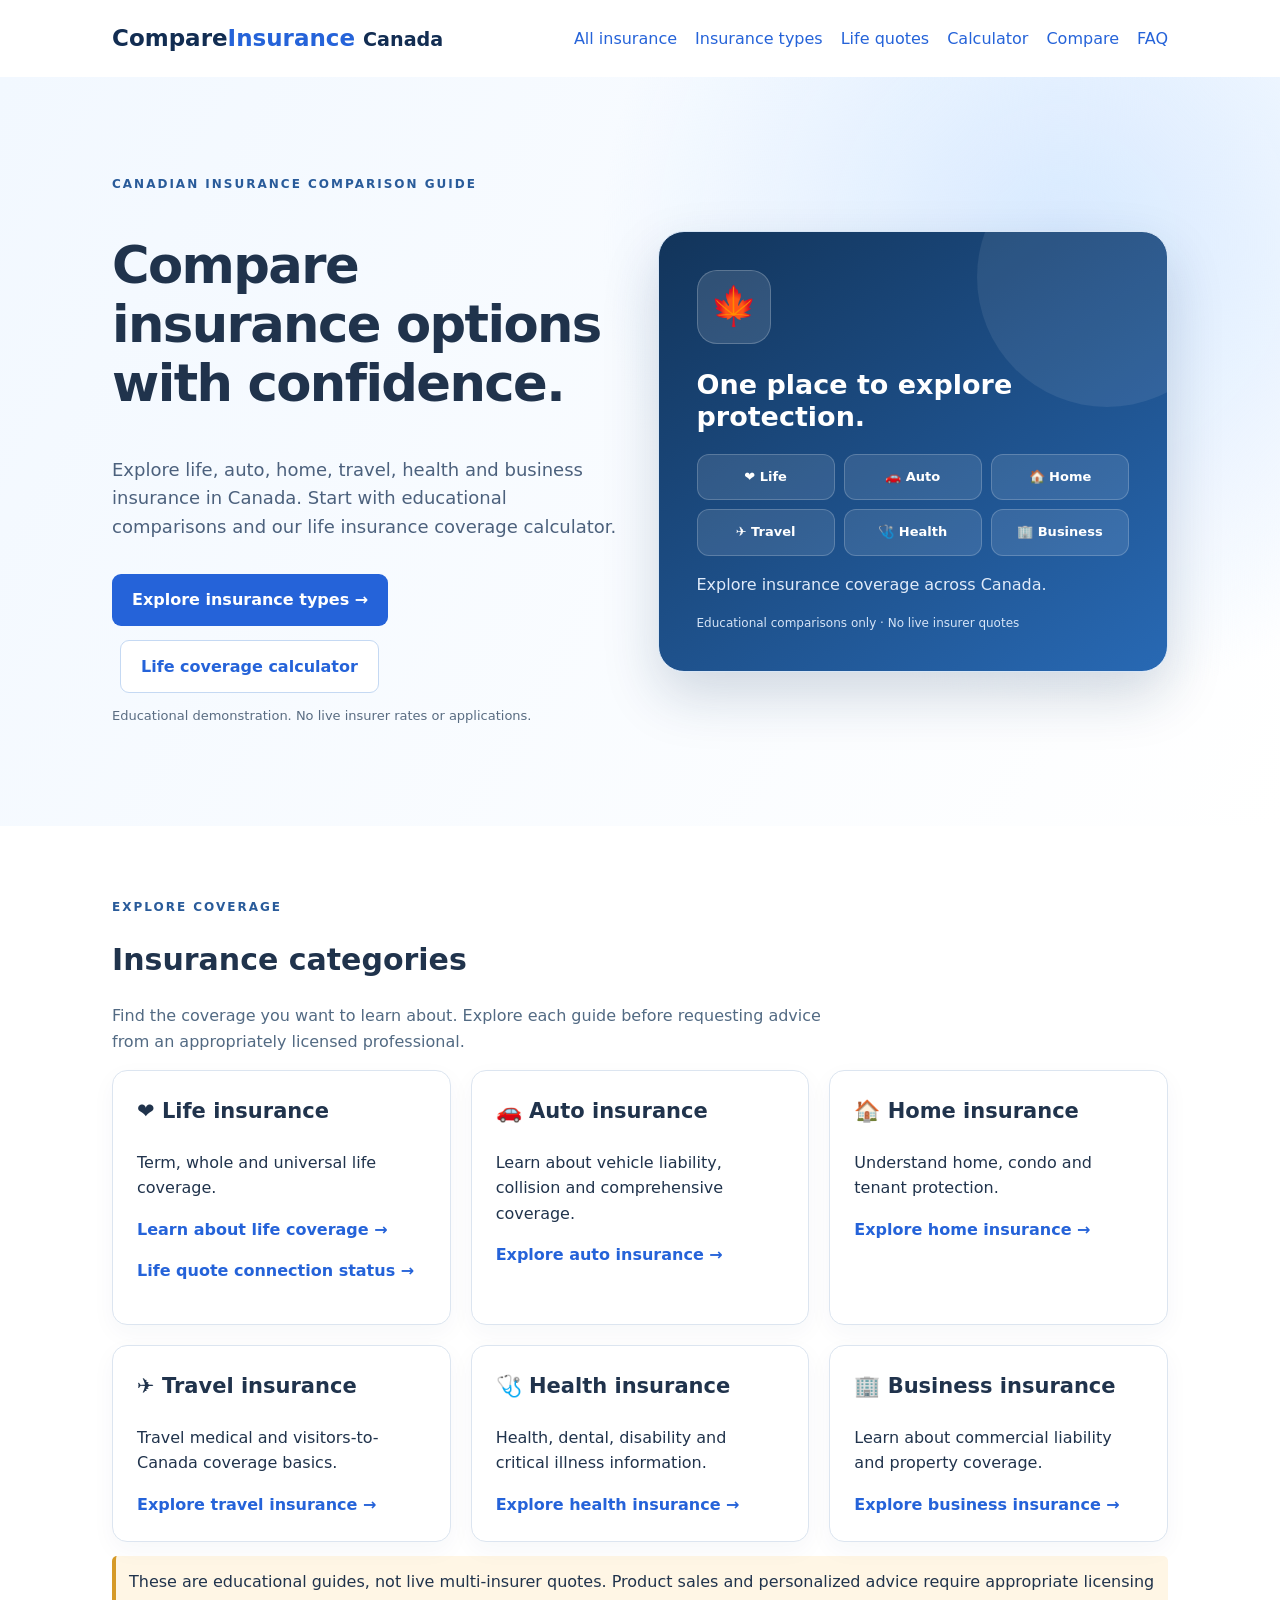
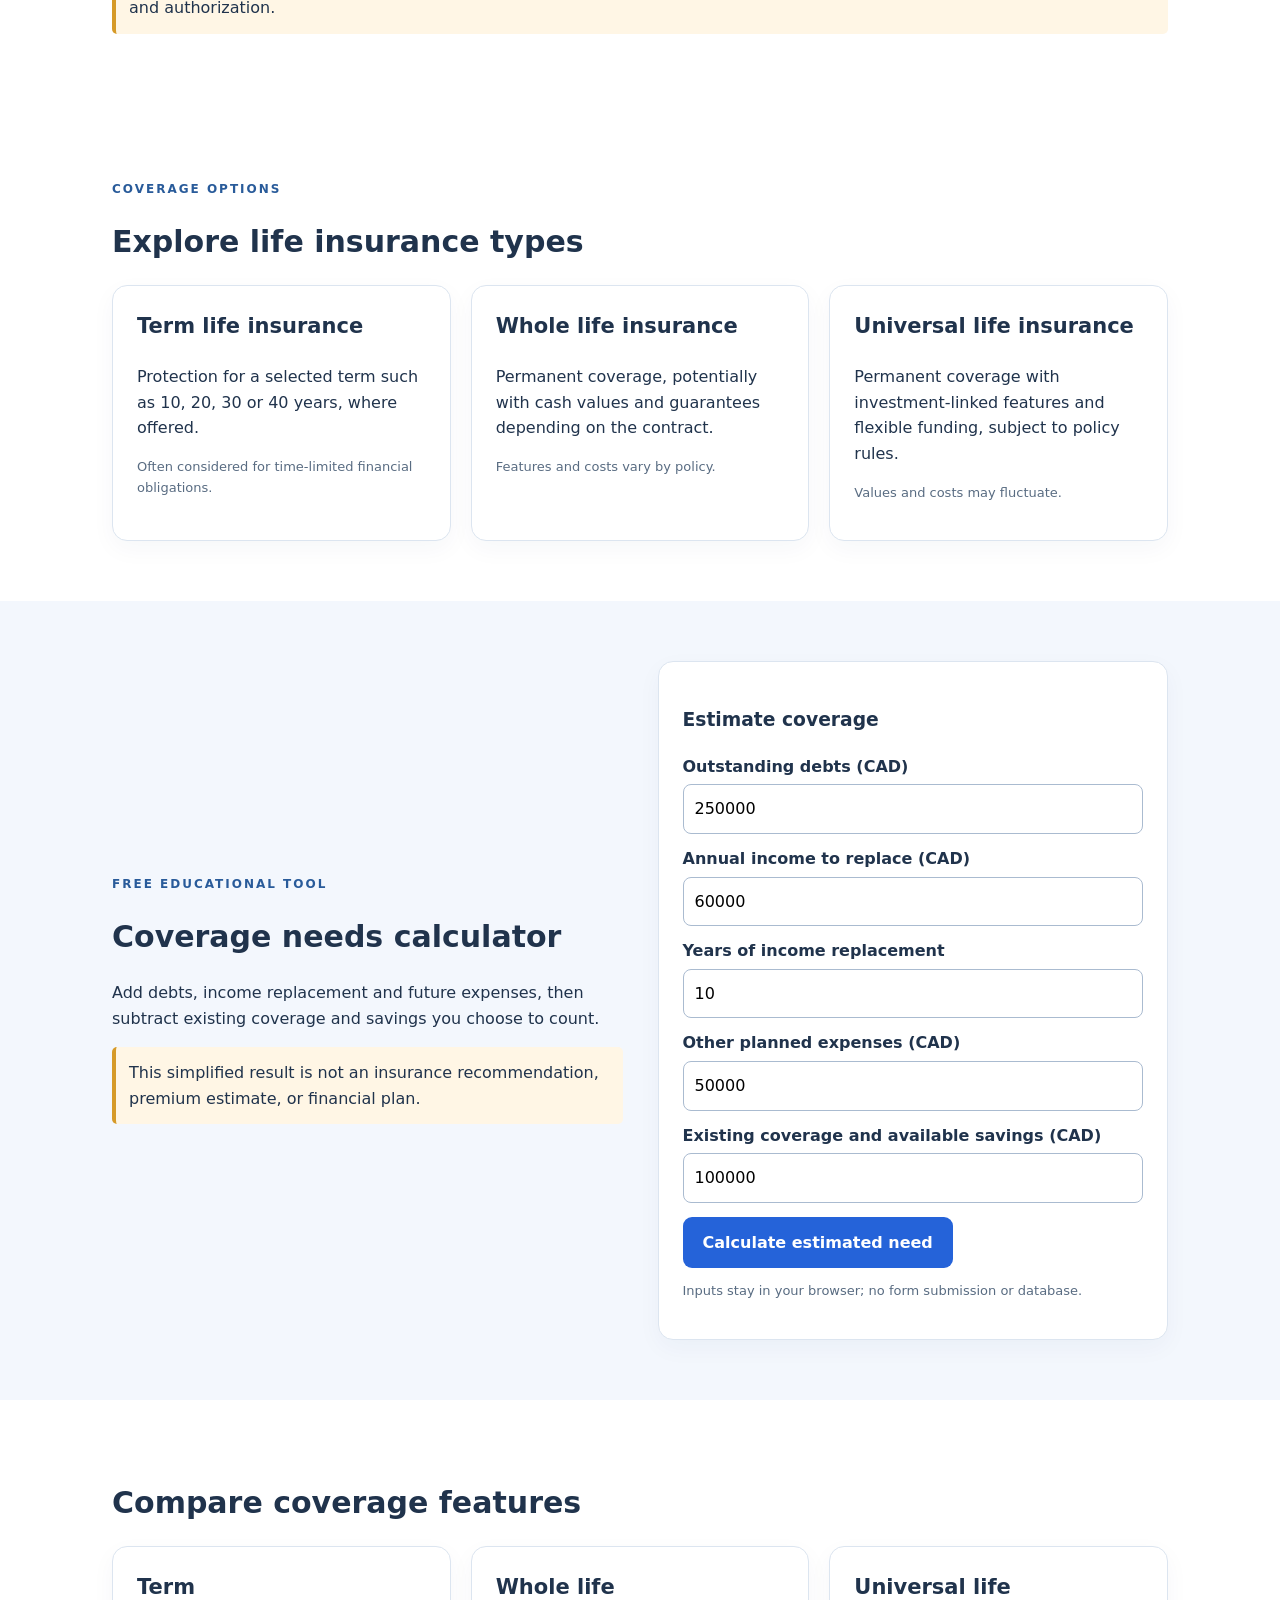
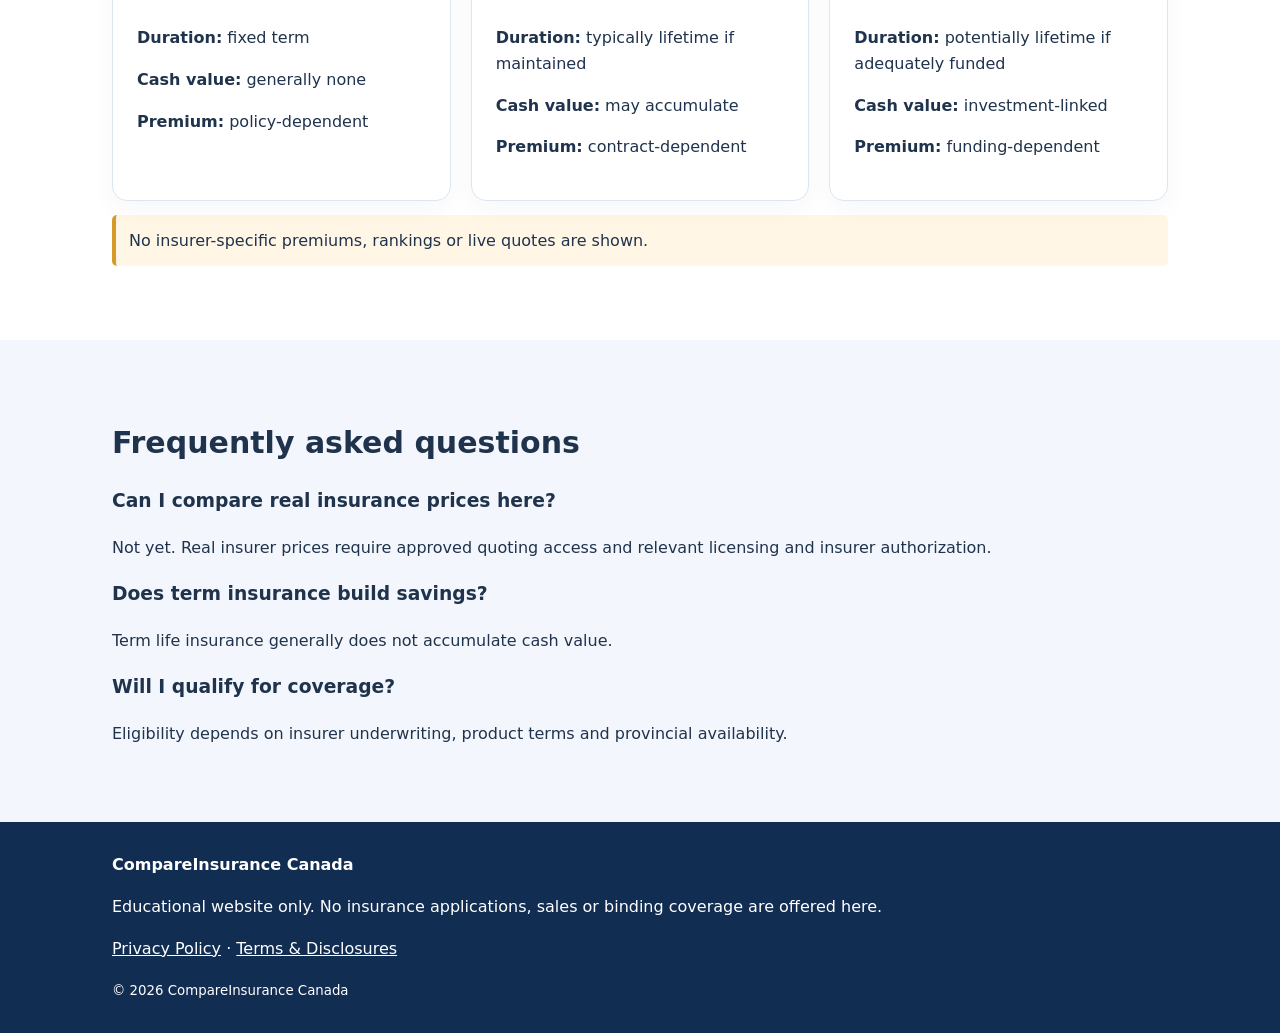
==== index.html @ 68b90e4b "Link life insurance quote integration page from homepage" ====
<!doctype html><html lang="en-CA"><head><meta charset="utf-8"><meta name="viewport" content="width=device-width,initial-scale=1"><meta name="description" content="Explore life, auto, home, travel, health and business insurance in Canada. Learn about coverage and estimate life insurance needs."><meta name="theme-color" content="#12345a"><title>CompareInsurance Canada | Canadian Insurance Comparison Guide & Calculator</title><link rel="icon" href="favicon.svg" type="image/svg+xml"><link rel="canonical" href="https://compareinsurance-canada.netlify.app/"><meta property="og:type" content="website"><meta property="og:title" content="CompareInsurance Canada | Explore Insurance Coverage"><meta property="og:description" content="Learn about life, auto, home, travel, health and business insurance in Canada."><meta property="og:url" content="https://compareinsurance-canada.netlify.app/"><link rel="stylesheet" href="styles.css"><script src="script.js" defer></script><script type="application/ld+json">{"@context":"https://schema.org","@type":"WebSite","name":"CompareInsurance Canada","url":"https://compareinsurance-canada.netlify.app/"}</script></head><body><header class="wrap nav"><a class="brand" href="index.html">Compare<span>Insurance</span> <small>Canada</small></a><nav><a href="#categories">All insurance</a><a href="#types">Insurance types</a><a href="life-quotes.html">Life quotes</a><a href="#calculator">Calculator</a><a href="#compare">Compare</a><a href="#faq">FAQ</a></nav></header><main><section class="hero"><div class="wrap two"><div><p class="eyebrow">CANADIAN INSURANCE COMPARISON GUIDE</p><h1>Compare insurance options with confidence.</h1><p>Explore life, auto, home, travel, health and business insurance in Canada. Start with educational comparisons and our life insurance coverage calculator.</p><a class="button" href="#categories">Explore insurance types →</a> <a class="button button-outline" href="#calculator">Life coverage calculator</a><p class="fine">Educational demonstration. No live insurer rates or applications.</p></div><div class="hero-visual" aria-label="Insurance coverage illustration"><div class="visual-orb">🍁</div><div class="visual-title">One place to explore protection.</div><div class="visual-tiles"><span>❤️ Life</span><span>🚗 Auto</span><span>🏠 Home</span><span>✈️ Travel</span><span>🩺 Health</span><span>🏢 Business</span></div><p>Explore insurance coverage across Canada.</p><div class="visual-disclaimer">Educational comparisons only · No live insurer quotes</div></div></div></section><section class="wrap section" id="categories"><p class="eyebrow">EXPLORE COVERAGE</p><h2>Insurance categories</h2><p class="section-intro">Find the coverage you want to learn about. Explore each guide before requesting advice from an appropriately licensed professional.</p><div class="grid"><article class="card"><h3>❤️ Life insurance</h3><p>Term, whole and universal life coverage.</p><a href="#types">Learn about life coverage →</a><p><a href="life-quotes.html">Life quote connection status →</a></p></article><article class="card"><h3>🚗 Auto insurance</h3><p>Learn about vehicle liability, collision and comprehensive coverage.</p><a href="auto.html">Explore auto insurance →</a></article><article class="card"><h3>🏠 Home insurance</h3><p>Understand home, condo and tenant protection.</p><a href="home.html">Explore home insurance →</a></article><article class="card"><h3>✈️ Travel insurance</h3><p>Travel medical and visitors-to-Canada coverage basics.</p><a href="travel.html">Explore travel insurance →</a></article><article class="card"><h3>🩺 Health insurance</h3><p>Health, dental, disability and critical illness information.</p><a href="health.html">Explore health insurance →</a></article><article class="card"><h3>🏢 Business insurance</h3><p>Learn about commercial liability and property coverage.</p><a href="business.html">Explore business insurance →</a></article></div><p class="notice">These are educational guides, not live multi-insurer quotes. Product sales and personalized advice require appropriate licensing and authorization.</p></section><section class="wrap section" id="types"><p class="eyebrow">COVERAGE OPTIONS</p><h2>Explore life insurance types</h2><div class="grid"><article class="card"><h3>Term life insurance</h3><p>Protection for a selected term such as 10, 20, 30 or 40 years, where offered.</p><p class="fine">Often considered for time-limited financial obligations.</p></article><article class="card"><h3>Whole life insurance</h3><p>Permanent coverage, potentially with cash values and guarantees depending on the contract.</p><p class="fine">Features and costs vary by policy.</p></article><article class="card"><h3>Universal life insurance</h3><p>Permanent coverage with investment-linked features and flexible funding, subject to policy rules.</p><p class="fine">Values and costs may fluctuate.</p></article></div></section><section class="section pale" id="calculator"><div class="wrap two"><div><p class="eyebrow">FREE EDUCATIONAL TOOL</p><h2>Coverage needs calculator</h2><p>Add debts, income replacement and future expenses, then subtract existing coverage and savings you choose to count.</p><div class="notice">This simplified result is not an insurance recommendation, premium estimate, or financial plan.</div></div><form id="needsForm" class="card"><h3>Estimate coverage</h3><label for="debt">Outstanding debts (CAD)</label><input id="debt" type="number" min="0" max="100000000" value="250000" required><label for="income">Annual income to replace (CAD)</label><input id="income" type="number" min="0" max="100000000" value="60000" required><label for="years">Years of income replacement</label><input id="years" type="number" min="0" max="60" value="10" required><label for="expenses">Other planned expenses (CAD)</label><input id="expenses" type="number" min="0" max="100000000" value="50000" required><label for="existing">Existing coverage and available savings (CAD)</label><input id="existing" type="number" min="0" max="100000000" value="100000" required><button type="submit">Calculate estimated need</button><div id="result" class="result" role="status" aria-live="polite" hidden></div><p class="fine">Inputs stay in your browser; no form submission or database.</p></form></div></section><section class="section wrap" id="compare"><h2>Compare coverage features</h2><div class="grid"><article class="card"><h3>Term</h3><p><strong>Duration:</strong> fixed term</p><p><strong>Cash value:</strong> generally none</p><p><strong>Premium:</strong> policy-dependent</p></article><article class="card"><h3>Whole life</h3><p><strong>Duration:</strong> typically lifetime if maintained</p><p><strong>Cash value:</strong> may accumulate</p><p><strong>Premium:</strong> contract-dependent</p></article><article class="card"><h3>Universal life</h3><p><strong>Duration:</strong> potentially lifetime if adequately funded</p><p><strong>Cash value:</strong> investment-linked</p><p><strong>Premium:</strong> funding-dependent</p></article></div><p class="notice">No insurer-specific premiums, rankings or live quotes are shown.</p></section><section class="section pale" id="faq"><div class="wrap"><h2>Frequently asked questions</h2><h3>Can I compare real insurance prices here?</h3><p>Not yet. Real insurer prices require approved quoting access and relevant licensing and insurer authorization.</p><h3>Does term insurance build savings?</h3><p>Term life insurance generally does not accumulate cash value.</p><h3>Will I qualify for coverage?</h3><p>Eligibility depends on insurer underwriting, product terms and provincial availability.</p></div></section></main><footer><div class="wrap"><strong>CompareInsurance Canada</strong><p>Educational website only. No insurance applications, sales or binding coverage are offered here.</p><p><a href="privacy.html">Privacy Policy</a> · <a href="terms.html">Terms & Disclosures</a></p><small>© <span id="year"></span> CompareInsurance Canada</small></div></footer></body></html>
---- styles.css ----
:root{--navy:#122d52;--blue:#2563d9;--ink:#20334c}*{box-sizing:border-box}html{scroll-behavior:smooth}body{margin:0;font:16px/1.6 system-ui,-apple-system,Segoe UI,sans-serif;color:var(--ink)}a{color:var(--blue)}.wrap{max-width:1100px;margin:auto;padding-left:22px;padding-right:22px}.nav{display:flex;justify-content:space-between;align-items:center;gap:20px;padding-top:20px;padding-bottom:20px}.brand{font-size:23px;font-weight:800;text-decoration:none;color:var(--navy)}.brand span{color:var(--blue)}nav{display:flex;gap:18px;flex-wrap:wrap}nav a{text-decoration:none}.hero{background:linear-gradient(110deg,#eaf3ff,#fafcff);padding:70px 0}.two{display:grid;grid-template-columns:1fr 1fr;gap:35px;align-items:center}h1{font-size:clamp(34px,4vw,54px);line-height:1.15}h2{font-size:30px;line-height:1.2}.eyebrow{font-size:12px;letter-spacing:2px;font-weight:800;color:#295b9a}.section{padding-top:60px;padding-bottom:60px}.pale{background:#f3f7fd}.card{background:white;border:1px solid #dce5f0;border-radius:15px;padding:24px;box-shadow:0 8px 25px #12345a0a}.grid{display:grid;grid-template-columns:repeat(3,1fr);gap:20px}.button,button{display:inline-block;background:var(--blue);color:white;padding:13px 20px;border:0;border-radius:9px;font:inherit;font-weight:700;text-decoration:none;cursor:pointer;margin-top:14px}label{display:block;font-weight:650;margin:12px 0 5px}input{width:100%;border:1px solid #aabbd0;border-radius:8px;padding:11px;font:inherit}.fine{font-size:13px;color:#596c82}.notice{background:#fff6e5;border-left:4px solid #d69a28;padding:13px;margin:14px 0;border-radius:5px}.result{background:#e9f3ff;padding:15px;border-radius:8px;margin-top:15px;font-weight:700}footer{background:var(--navy);color:white;padding:30px 0}footer a{color:white}.legal{max-width:850px;padding-top:40px;padding-bottom:70px}@media(max-width:750px){.two,.grid{grid-template-columns:1fr}.nav{flex-direction:column;align-items:flex-start}.hero{padding:35px 0}.section{padding-top:35px;padding-bottom:35px}}
/* CompareInsurance Canada homepage enhancements */
body{background:#fff}.nav{position:relative}.hero{background:radial-gradient(circle at 83% 22%,#d7e9ff 0,transparent 38%),linear-gradient(120deg,#f2f8ff,#ffffff);padding:86px 0}.hero h1{max-width:650px;font-weight:850;letter-spacing:-1.6px}.hero .two>div:first-child>p:not(.eyebrow):not(.fine){font-size:18px;color:#4c617d}.button-outline{background:white;color:var(--blue);border:1px solid #c5d9f3;margin-left:8px}.button-outline:hover{background:#f0f6ff}.hero-visual{min-height:390px;border:1px solid #d7e5f5;background:linear-gradient(145deg,#12345a,#2869b4);color:white;border-radius:26px;padding:38px;box-shadow:0 24px 55px #12345a2e;position:relative;overflow:hidden}.hero-visual:before{content:"";position:absolute;right:-70px;top:-85px;width:260px;height:260px;border-radius:50%;background:#ffffff14}.visual-orb{width:74px;height:74px;display:grid;place-items:center;font-size:38px;background:#ffffff1f;border:1px solid #ffffff35;border-radius:20px}.visual-title{font-size:27px;line-height:1.2;font-weight:800;margin:25px 0 20px;max-width:320px}.visual-tiles{display:grid;grid-template-columns:repeat(3,1fr);gap:9px}.visual-tiles span{background:#ffffff1b;border:1px solid #ffffff32;padding:12px 6px;text-align:center;border-radius:12px;font-weight:700;font-size:13px}.hero-visual p{color:#e0ebfa}.visual-disclaimer{font-size:12px;color:#d5e4f7}.section-intro{color:#526a83;max-width:730px}.grid .card{transition:transform .2s,box-shadow .2s}.grid .card:hover{transform:translateY(-4px);box-shadow:0 15px 35px #12345a1c}.grid .card h3{font-size:21px;margin-top:0}.grid .card a{font-weight:700;text-decoration:none}.grid .card a:hover{text-decoration:underline}button:focus-visible,a:focus-visible,input:focus-visible{outline:3px solid #e5a734;outline-offset:3px}@media(max-width:750px){.hero{padding:38px 0}.hero-visual{min-height:0;padding:25px}.visual-title{font-size:24px}.button-outline{margin-left:0}.hero .button{margin-right:8px}}
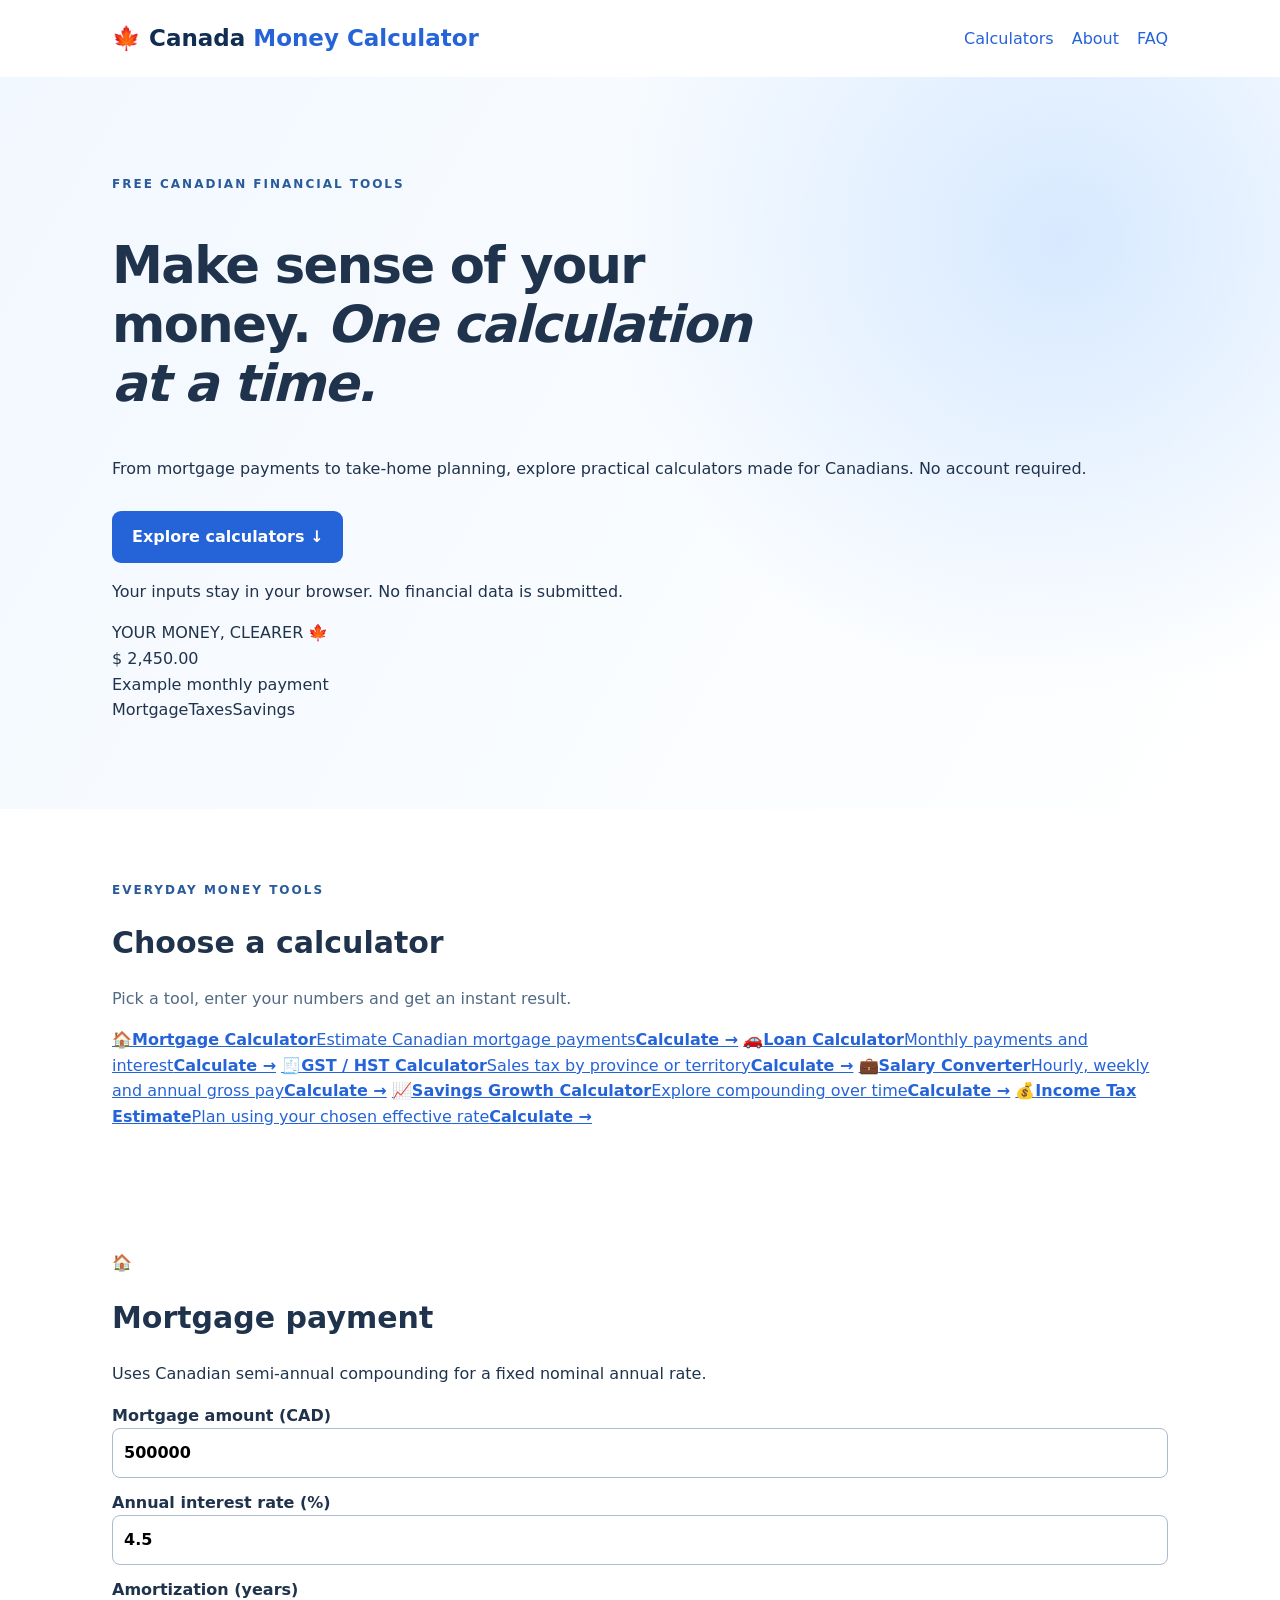
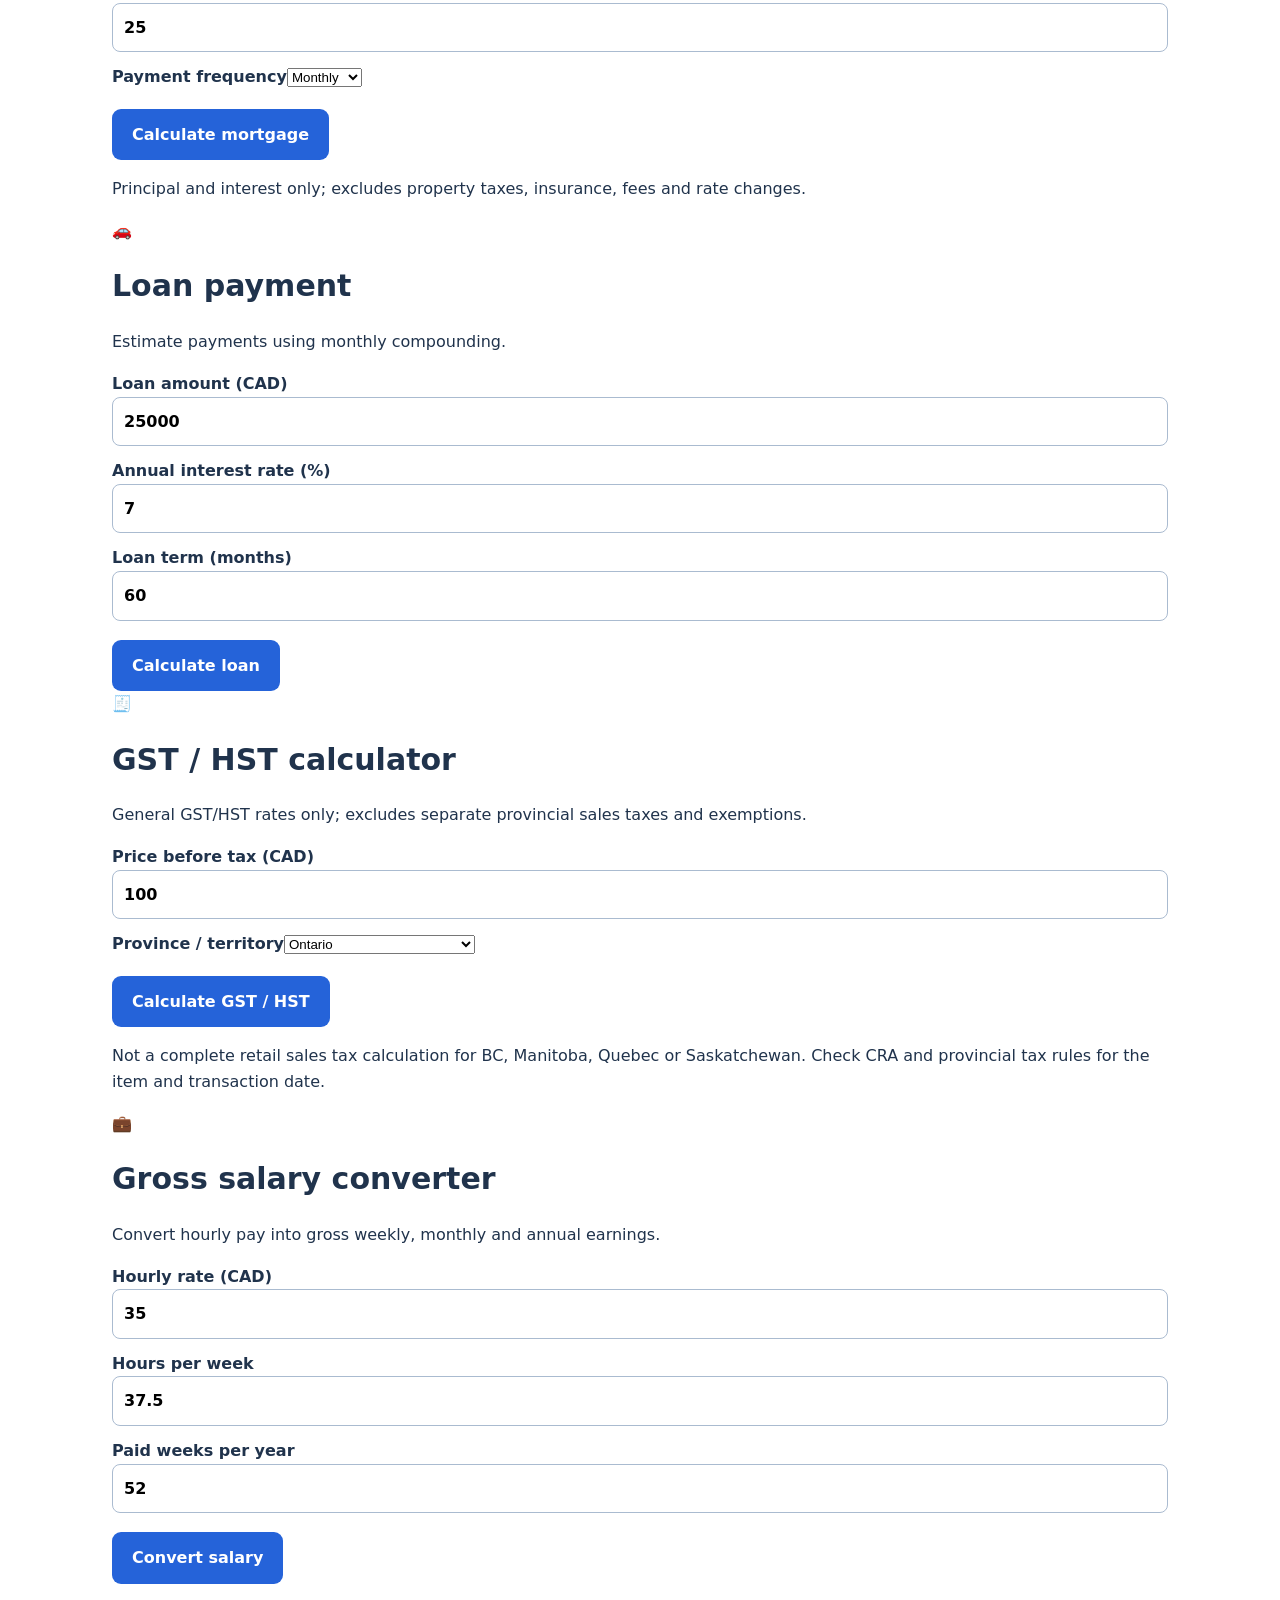
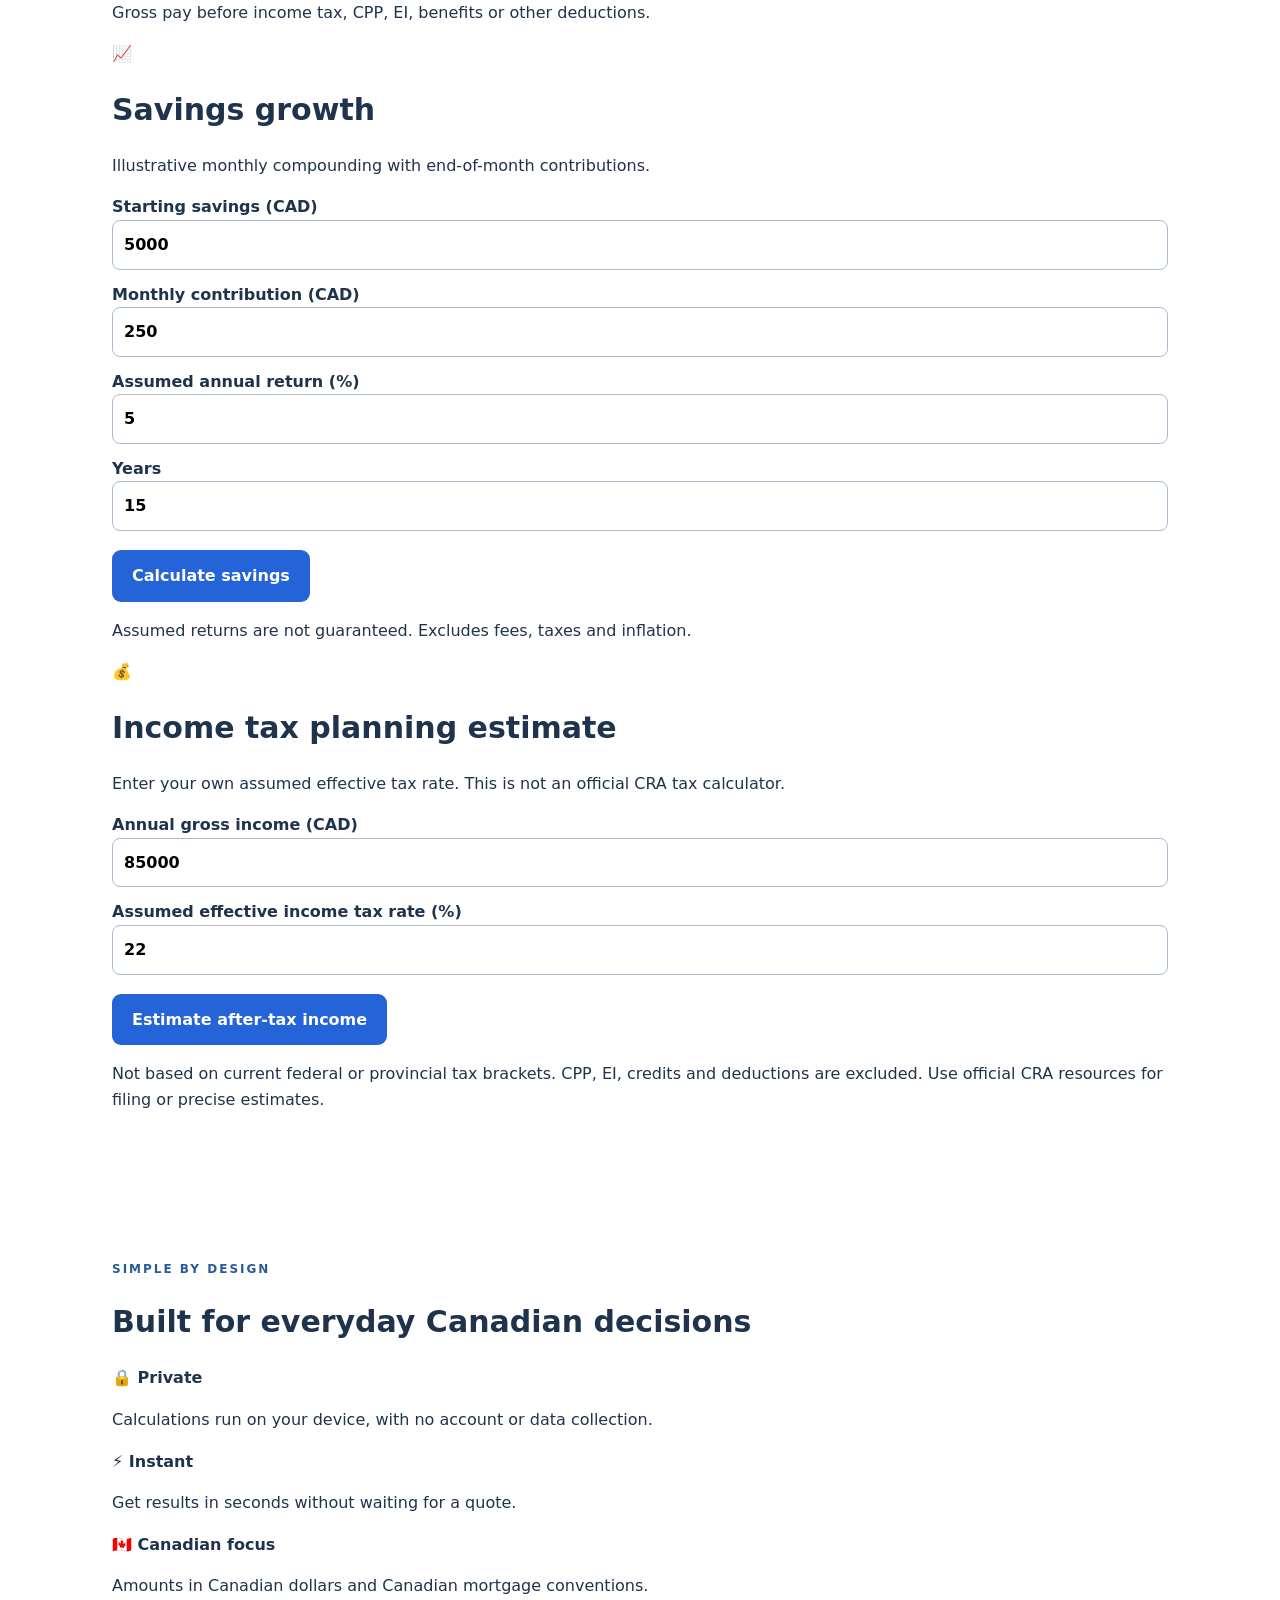
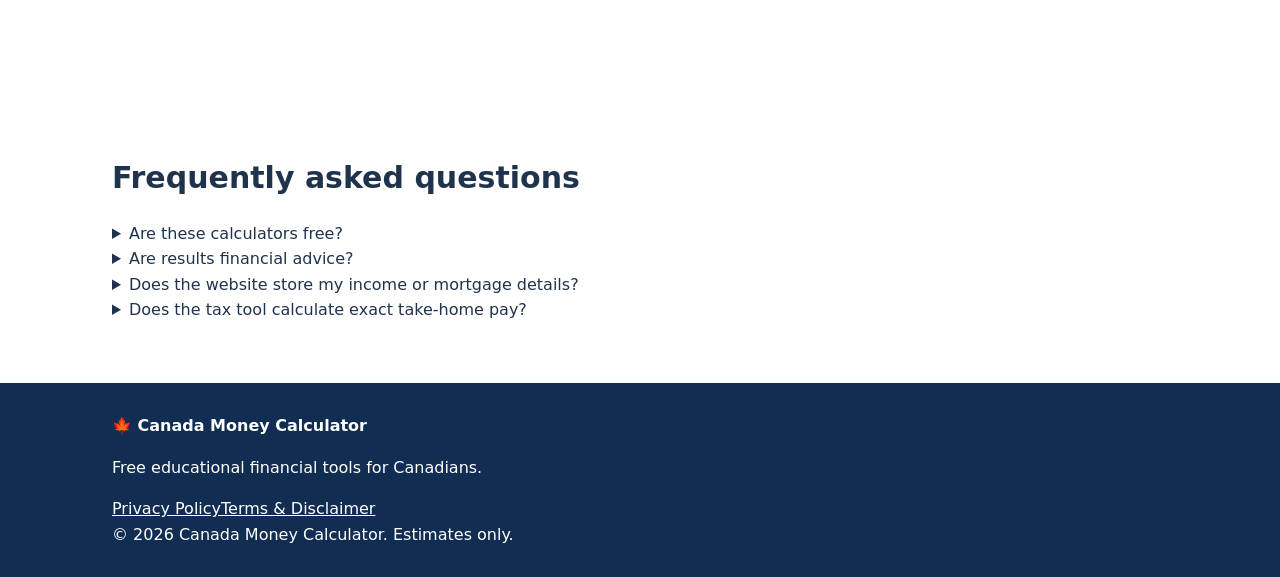
==== commit 97369e4c: "Replace insurance homepage with Canada Money Calculator" ====
--- a/index.html
+++ b/index.html
@@ -1 +1,26 @@
-<!doctype html><html lang="en-CA"><head><meta charset="utf-8"><meta name="viewport" content="width=device-width,initial-scale=1"><meta name="description" content="Explore life, auto, home, travel, health and business insurance in Canada. Learn about coverage and estimate life insurance needs."><meta name="theme-color" content="#12345a"><title>CompareInsurance Canada | Canadian Insurance Comparison Guide & Calculator</title><link rel="icon" href="favicon.svg" type="image/svg+xml"><link rel="canonical" href="https://compareinsurance-canada.netlify.app/"><meta property="og:type" content="website"><meta property="og:title" content="CompareInsurance Canada | Explore Insurance Coverage"><meta property="og:description" content="Learn about life, auto, home, travel, health and business insurance in Canada."><meta property="og:url" content="https://compareinsurance-canada.netlify.app/"><link rel="stylesheet" href="styles.css"><script src="script.js" defer></script><script type="application/ld+json">{"@context":"https://schema.org","@type":"WebSite","name":"CompareInsurance Canada","url":"https://compareinsurance-canada.netlify.app/"}</script></head><body><header class="wrap nav"><a class="brand" href="index.html">Compare<span>Insurance</span> <small>Canada</small></a><nav><a href="#categories">All insurance</a><a href="#types">Insurance types</a><a href="life-quotes.html">Life quotes</a><a href="#calculator">Calculator</a><a href="#compare">Compare</a><a href="#faq">FAQ</a></nav></header><main><section class="hero"><div class="wrap two"><div><p class="eyebrow">CANADIAN INSURANCE COMPARISON GUIDE</p><h1>Compare insurance options with confidence.</h1><p>Explore life, auto, home, travel, health and business insurance in Canada. Start with educational comparisons and our life insurance coverage calculator.</p><a class="button" href="#categories">Explore insurance types →</a> <a class="button button-outline" href="#calculator">Life coverage calculator</a><p class="fine">Educational demonstration. No live insurer rates or applications.</p></div><div class="hero-visual" aria-label="Insurance coverage illustration"><div class="visual-orb">🍁</div><div class="visual-title">One place to explore protection.</div><div class="visual-tiles"><span>❤️ Life</span><span>🚗 Auto</span><span>🏠 Home</span><span>✈️ Travel</span><span>🩺 Health</span><span>🏢 Business</span></div><p>Explore insurance coverage across Canada.</p><div class="visual-disclaimer">Educational comparisons only · No live insurer quotes</div></div></div></section><section class="wrap section" id="categories"><p class="eyebrow">EXPLORE COVERAGE</p><h2>Insurance categories</h2><p class="section-intro">Find the coverage you want to learn about. Explore each guide before requesting advice from an appropriately licensed professional.</p><div class="grid"><article class="card"><h3>❤️ Life insurance</h3><p>Term, whole and universal life coverage.</p><a href="#types">Learn about life coverage →</a><p><a href="life-quotes.html">Life quote connection status →</a></p></article><article class="card"><h3>🚗 Auto insurance</h3><p>Learn about vehicle liability, collision and comprehensive coverage.</p><a href="auto.html">Explore auto insurance →</a></article><article class="card"><h3>🏠 Home insurance</h3><p>Understand home, condo and tenant protection.</p><a href="home.html">Explore home insurance →</a></article><article class="card"><h3>✈️ Travel insurance</h3><p>Travel medical and visitors-to-Canada coverage basics.</p><a href="travel.html">Explore travel insurance →</a></article><article class="card"><h3>🩺 Health insurance</h3><p>Health, dental, disability and critical illness information.</p><a href="health.html">Explore health insurance →</a></article><article class="card"><h3>🏢 Business insurance</h3><p>Learn about commercial liability and property coverage.</p><a href="business.html">Explore business insurance →</a></article></div><p class="notice">These are educational guides, not live multi-insurer quotes. Product sales and personalized advice require appropriate licensing and authorization.</p></section><section class="wrap section" id="types"><p class="eyebrow">COVERAGE OPTIONS</p><h2>Explore life insurance types</h2><div class="grid"><article class="card"><h3>Term life insurance</h3><p>Protection for a selected term such as 10, 20, 30 or 40 years, where offered.</p><p class="fine">Often considered for time-limited financial obligations.</p></article><article class="card"><h3>Whole life insurance</h3><p>Permanent coverage, potentially with cash values and guarantees depending on the contract.</p><p class="fine">Features and costs vary by policy.</p></article><article class="card"><h3>Universal life insurance</h3><p>Permanent coverage with investment-linked features and flexible funding, subject to policy rules.</p><p class="fine">Values and costs may fluctuate.</p></article></div></section><section class="section pale" id="calculator"><div class="wrap two"><div><p class="eyebrow">FREE EDUCATIONAL TOOL</p><h2>Coverage needs calculator</h2><p>Add debts, income replacement and future expenses, then subtract existing coverage and savings you choose to count.</p><div class="notice">This simplified result is not an insurance recommendation, premium estimate, or financial plan.</div></div><form id="needsForm" class="card"><h3>Estimate coverage</h3><label for="debt">Outstanding debts (CAD)</label><input id="debt" type="number" min="0" max="100000000" value="250000" required><label for="income">Annual income to replace (CAD)</label><input id="income" type="number" min="0" max="100000000" value="60000" required><label for="years">Years of income replacement</label><input id="years" type="number" min="0" max="60" value="10" required><label for="expenses">Other planned expenses (CAD)</label><input id="expenses" type="number" min="0" max="100000000" value="50000" required><label for="existing">Existing coverage and available savings (CAD)</label><input id="existing" type="number" min="0" max="100000000" value="100000" required><button type="submit">Calculate estimated need</button><div id="result" class="result" role="status" aria-live="polite" hidden></div><p class="fine">Inputs stay in your browser; no form submission or database.</p></form></div></section><section class="section wrap" id="compare"><h2>Compare coverage features</h2><div class="grid"><article class="card"><h3>Term</h3><p><strong>Duration:</strong> fixed term</p><p><strong>Cash value:</strong> generally none</p><p><strong>Premium:</strong> policy-dependent</p></article><article class="card"><h3>Whole life</h3><p><strong>Duration:</strong> typically lifetime if maintained</p><p><strong>Cash value:</strong> may accumulate</p><p><strong>Premium:</strong> contract-dependent</p></article><article class="card"><h3>Universal life</h3><p><strong>Duration:</strong> potentially lifetime if adequately funded</p><p><strong>Cash value:</strong> investment-linked</p><p><strong>Premium:</strong> funding-dependent</p></article></div><p class="notice">No insurer-specific premiums, rankings or live quotes are shown.</p></section><section class="section pale" id="faq"><div class="wrap"><h2>Frequently asked questions</h2><h3>Can I compare real insurance prices here?</h3><p>Not yet. Real insurer prices require approved quoting access and relevant licensing and insurer authorization.</p><h3>Does term insurance build savings?</h3><p>Term life insurance generally does not accumulate cash value.</p><h3>Will I qualify for coverage?</h3><p>Eligibility depends on insurer underwriting, product terms and provincial availability.</p></div></section></main><footer><div class="wrap"><strong>CompareInsurance Canada</strong><p>Educational website only. No insurance applications, sales or binding coverage are offered here.</p><p><a href="privacy.html">Privacy Policy</a> · <a href="terms.html">Terms & Disclosures</a></p><small>© <span id="year"></span> CompareInsurance Canada</small></div></footer></body></html>+<!doctype html>
+<html lang="en-CA"><head><meta charset="utf-8"><meta name="viewport" content="width=device-width,initial-scale=1"><meta name="theme-color" content="#123f63">
+<title>Canada Money Calculator | Free Canadian Financial Calculators</title><meta name="description" content="Free Canadian mortgage, loan, GST/HST, salary, savings and tax-estimate calculators. Private, fast and easy to use."><link rel="canonical" href="https://canada-money-calculator.netlify.app/"><link rel="icon" type="image/svg+xml" href="favicon.svg"><link rel="stylesheet" href="styles.css"><script src="script.js" defer></script>
+<script type="application/ld+json">{"@context":"https://schema.org","@type":"WebSite","name":"Canada Money Calculator","url":"https://canada-money-calculator.netlify.app/"}</script></head>
+<body><header class="site-header"><div class="wrap nav"><a class="brand" href="#top"><span class="brand-icon">🍁</span> Canada <span>Money Calculator</span></a><nav aria-label="Main navigation"><a href="#tools">Calculators</a><a href="#about">About</a><a href="#faq">FAQ</a></nav></div></header>
+<main id="top"><section class="hero"><div class="wrap hero-layout"><div><p class="eyebrow">FREE CANADIAN FINANCIAL TOOLS</p><h1>Make sense of your money. <em>One calculation at a time.</em></h1><p class="lead">From mortgage payments to take-home planning, explore practical calculators made for Canadians. No account required.</p><a class="button" href="#tools">Explore calculators ↓</a><p class="muted">Your inputs stay in your browser. No financial data is submitted.</p></div><div class="hero-art" aria-hidden="true"><div class="art-top">YOUR MONEY, CLEARER <span>🍁</span></div><div class="art-amount">$ 2,450.00</div><div class="art-label">Example monthly payment</div><div class="art-bars"><i></i><i></i><i></i><i></i><i></i><i></i><i></i></div><div class="art-bottom"><span>Mortgage</span><span>Taxes</span><span>Savings</span></div></div></div></section>
+<section class="wrap section" id="tools"><p class="eyebrow">EVERYDAY MONEY TOOLS</p><h2>Choose a calculator</h2><p class="section-intro">Pick a tool, enter your numbers and get an instant result.</p>
+<div class="tool-grid">
+<a class="tool-card" href="#mortgage"><span class="tool-icon">🏠</span><strong>Mortgage Calculator</strong><span>Estimate Canadian mortgage payments</span><b>Calculate →</b></a>
+<a class="tool-card" href="#loan"><span class="tool-icon">🚗</span><strong>Loan Calculator</strong><span>Monthly payments and interest</span><b>Calculate →</b></a>
+<a class="tool-card" href="#sales-tax"><span class="tool-icon">🧾</span><strong>GST / HST Calculator</strong><span>Sales tax by province or territory</span><b>Calculate →</b></a>
+<a class="tool-card" href="#salary"><span class="tool-icon">💼</span><strong>Salary Converter</strong><span>Hourly, weekly and annual gross pay</span><b>Calculate →</b></a>
+<a class="tool-card" href="#savings"><span class="tool-icon">📈</span><strong>Savings Growth Calculator</strong><span>Explore compounding over time</span><b>Calculate →</b></a>
+<a class="tool-card" href="#tax"><span class="tool-icon">💰</span><strong>Income Tax Estimate</strong><span>Plan using your chosen effective rate</span><b>Calculate →</b></a>
+</div></section>
+<section class="section soft"><div class="wrap calculators">
+<article class="calc-card" id="mortgage"><div class="calc-heading"><span>🏠</span><div><h2>Mortgage payment</h2><p>Uses Canadian semi-annual compounding for a fixed nominal annual rate.</p></div></div><form data-calc="mortgage" class="form-grid"><label>Mortgage amount (CAD)<input name="principal" type="number" min="0" max="1000000000" step="0.01" value="500000" required></label><label>Annual interest rate (%)<input name="rate" type="number" min="0" max="100" step="0.01" value="4.5" required></label><label>Amortization (years)<input name="years" type="number" min="1" max="50" value="25" required></label><label>Payment frequency<select name="frequency"><option value="12">Monthly</option><option value="26">Biweekly</option><option value="52">Weekly</option></select></label><button type="submit">Calculate mortgage</button></form><div class="calc-result" data-result="mortgage" role="status" aria-live="polite"></div><p class="small">Principal and interest only; excludes property taxes, insurance, fees and rate changes.</p></article>
+<article class="calc-card" id="loan"><div class="calc-heading"><span>🚗</span><div><h2>Loan payment</h2><p>Estimate payments using monthly compounding.</p></div></div><form data-calc="loan" class="form-grid"><label>Loan amount (CAD)<input name="principal" type="number" min="0" max="1000000000" step="0.01" value="25000" required></label><label>Annual interest rate (%)<input name="rate" type="number" min="0" max="100" step="0.01" value="7" required></label><label>Loan term (months)<input name="months" type="number" min="1" max="600" value="60" required></label><button type="submit">Calculate loan</button></form><div class="calc-result" data-result="loan" role="status" aria-live="polite"></div></article>
+<article class="calc-card" id="sales-tax"><div class="calc-heading"><span>🧾</span><div><h2>GST / HST calculator</h2><p>General GST/HST rates only; excludes separate provincial sales taxes and exemptions.</p></div></div><form data-calc="sales-tax" class="form-grid"><label>Price before tax (CAD)<input name="amount" type="number" min="0" max="1000000000" step="0.01" value="100" required></label><label>Province / territory<select name="province"><option value="AB">Alberta</option><option value="BC">British Columbia</option><option value="MB">Manitoba</option><option value="NB">New Brunswick</option><option value="NL">Newfoundland and Labrador</option><option value="NT">Northwest Territories</option><option value="NS">Nova Scotia</option><option value="NU">Nunavut</option><option value="ON" selected>Ontario</option><option value="PE">Prince Edward Island</option><option value="QC">Quebec</option><option value="SK">Saskatchewan</option><option value="YT">Yukon</option></select></label><button type="submit">Calculate GST / HST</button></form><div class="calc-result" data-result="sales-tax" role="status" aria-live="polite"></div><p class="small">Not a complete retail sales tax calculation for BC, Manitoba, Quebec or Saskatchewan. Check CRA and provincial tax rules for the item and transaction date.</p></article>
+<article class="calc-card" id="salary"><div class="calc-heading"><span>💼</span><div><h2>Gross salary converter</h2><p>Convert hourly pay into gross weekly, monthly and annual earnings.</p></div></div><form data-calc="salary" class="form-grid"><label>Hourly rate (CAD)<input name="hourly" type="number" min="0" max="1000000" step="0.01" value="35" required></label><label>Hours per week<input name="hours" type="number" min="0" max="168" step="0.5" value="37.5" required></label><label>Paid weeks per year<input name="weeks" type="number" min="1" max="53" step="1" value="52" required></label><button type="submit">Convert salary</button></form><div class="calc-result" data-result="salary" role="status" aria-live="polite"></div><p class="small">Gross pay before income tax, CPP, EI, benefits or other deductions.</p></article>
+<article class="calc-card" id="savings"><div class="calc-heading"><span>📈</span><div><h2>Savings growth</h2><p>Illustrative monthly compounding with end-of-month contributions.</p></div></div><form data-calc="savings" class="form-grid"><label>Starting savings (CAD)<input name="initial" type="number" min="0" max="1000000000" step="0.01" value="5000" required></label><label>Monthly contribution (CAD)<input name="monthly" type="number" min="0" max="10000000" step="0.01" value="250" required></label><label>Assumed annual return (%)<input name="rate" type="number" min="-50" max="100" step="0.1" value="5" required></label><label>Years<input name="years" type="number" min="1" max="70" step="1" value="15" required></label><button type="submit">Calculate savings</button></form><div class="calc-result" data-result="savings" role="status" aria-live="polite"></div><p class="small">Assumed returns are not guaranteed. Excludes fees, taxes and inflation.</p></article>
+<article class="calc-card" id="tax"><div class="calc-heading"><span>💰</span><div><h2>Income tax planning estimate</h2><p>Enter your own assumed effective tax rate. This is not an official CRA tax calculator.</p></div></div><form data-calc="tax" class="form-grid"><label>Annual gross income (CAD)<input name="income" type="number" min="0" max="1000000000" step="0.01" value="85000" required></label><label>Assumed effective income tax rate (%)<input name="rate" type="number" min="0" max="100" step="0.1" value="22" required></label><button type="submit">Estimate after-tax income</button></form><div class="calc-result" data-result="tax" role="status" aria-live="polite"></div><p class="small">Not based on current federal or provincial tax brackets. CPP, EI, credits and deductions are excluded. Use official CRA resources for filing or precise estimates.</p></article>
+</div></section>
+<section class="wrap section" id="about"><p class="eyebrow">SIMPLE BY DESIGN</p><h2>Built for everyday Canadian decisions</h2><div class="feature-grid"><div><strong>🔒 Private</strong><p>Calculations run on your device, with no account or data collection.</p></div><div><strong>⚡ Instant</strong><p>Get results in seconds without waiting for a quote.</p></div><div><strong>🇨🇦 Canadian focus</strong><p>Amounts in Canadian dollars and Canadian mortgage conventions.</p></div></div></section>
+<section class="section soft" id="faq"><div class="wrap"><h2>Frequently asked questions</h2><details><summary>Are these calculators free?</summary><p>Yes. You can use them without signing up.</p></details><details><summary>Are results financial advice?</summary><p>No. They are general educational estimates, not tax, investment, lending or financial advice.</p></details><details><summary>Does the website store my income or mortgage details?</summary><p>No. Calculator inputs are processed locally in your browser.</p></details><details><summary>Does the tax tool calculate exact take-home pay?</summary><p>No. You provide an assumed effective tax rate; the tool does not calculate CRA tax brackets, CPP or EI.</p></details></div></section>
+</main><footer><div class="wrap footer-layout"><div><strong>🍁 Canada Money Calculator</strong><p>Free educational financial tools for Canadians.</p></div><div><a href="privacy.html">Privacy Policy</a><a href="terms.html">Terms & Disclaimer</a></div></div><div class="wrap copyright">© <span id="year"></span> Canada Money Calculator. Estimates only.</div></footer></body></html>
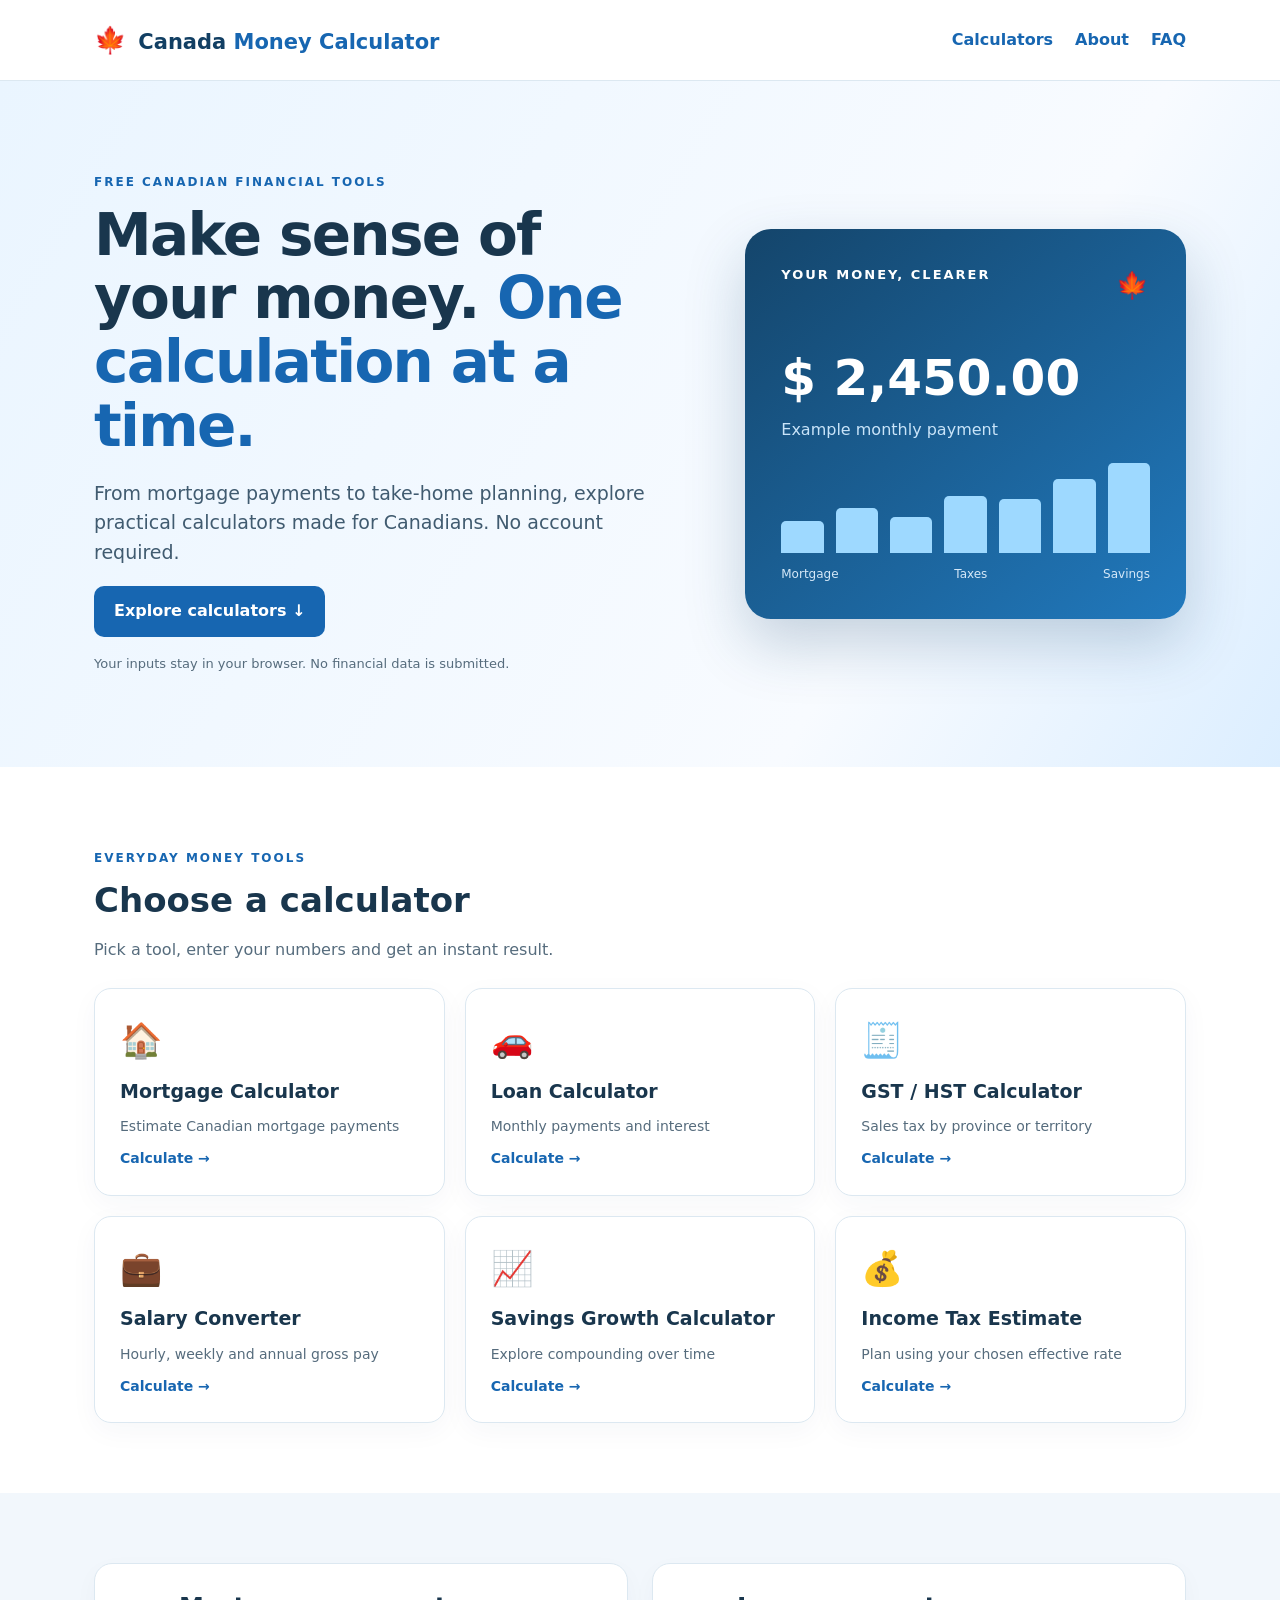
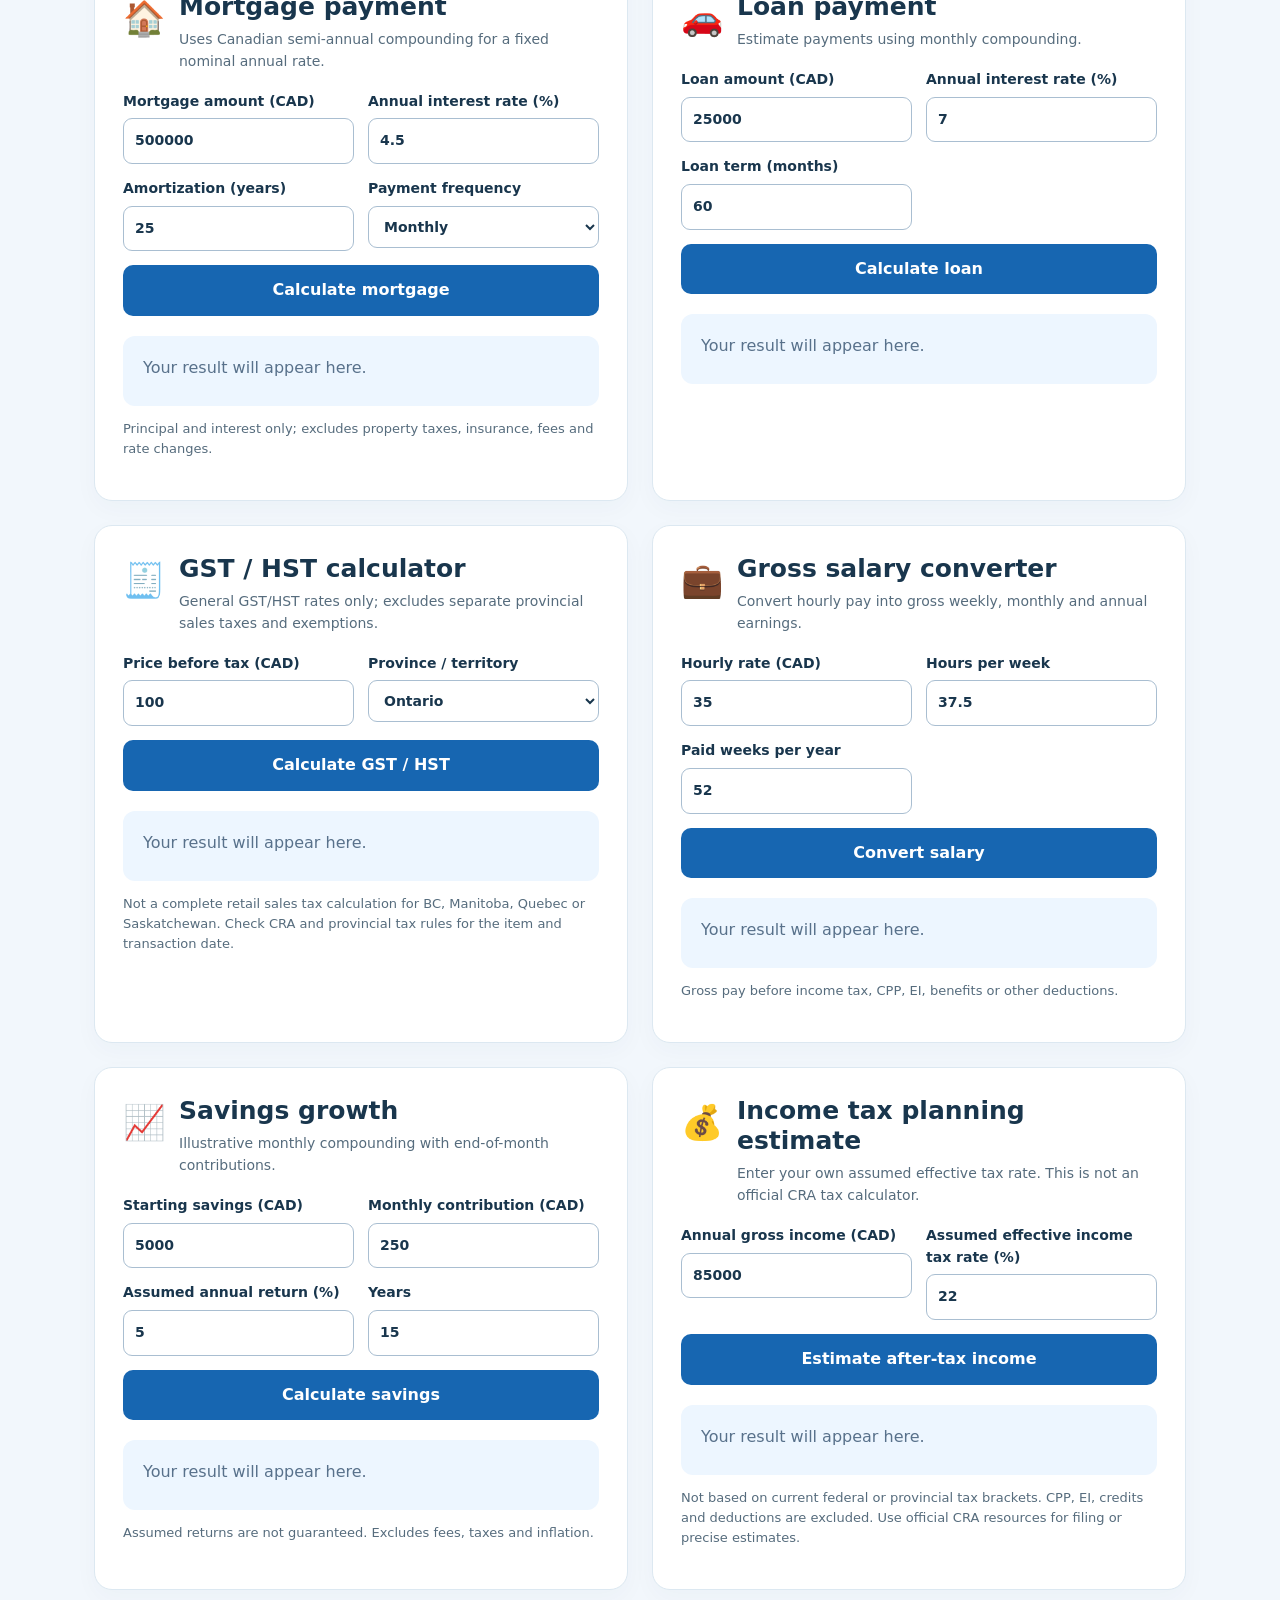
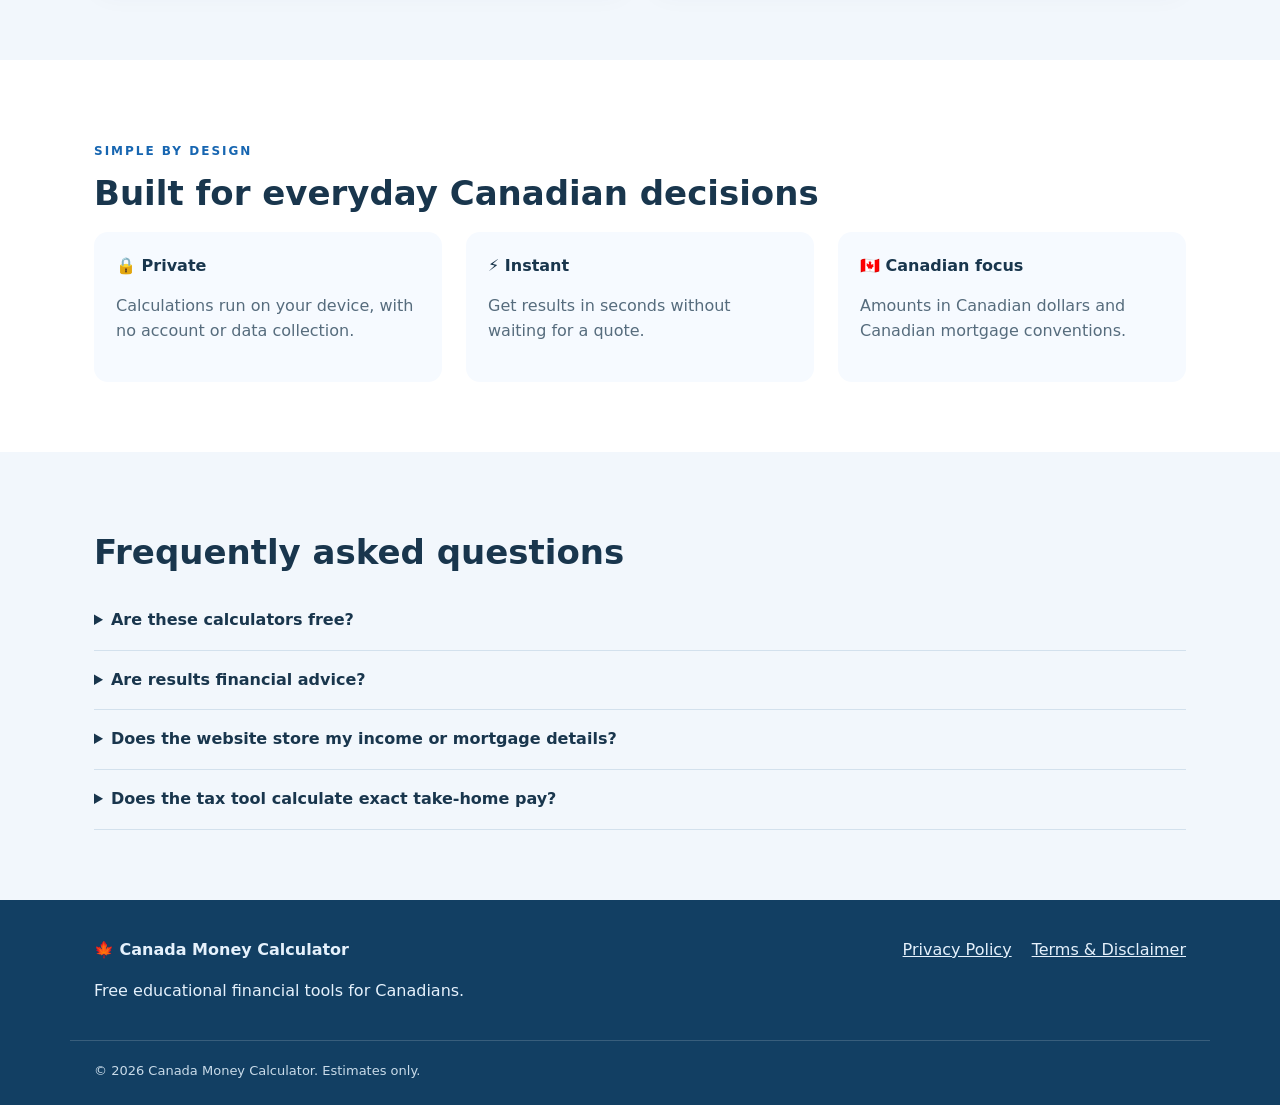
==== commit d439111d: "Update index.html for Canada Money Calculator on current Netlify URL" ====
--- a/index.html
+++ b/index.html
@@ -1,7 +1,7 @@
 <!doctype html>
 <html lang="en-CA"><head><meta charset="utf-8"><meta name="viewport" content="width=device-width,initial-scale=1"><meta name="theme-color" content="#123f63">
-<title>Canada Money Calculator | Free Canadian Financial Calculators</title><meta name="description" content="Free Canadian mortgage, loan, GST/HST, salary, savings and tax-estimate calculators. Private, fast and easy to use."><link rel="canonical" href="https://canada-money-calculator.netlify.app/"><link rel="icon" type="image/svg+xml" href="favicon.svg"><link rel="stylesheet" href="styles.css"><script src="script.js" defer></script>
-<script type="application/ld+json">{"@context":"https://schema.org","@type":"WebSite","name":"Canada Money Calculator","url":"https://canada-money-calculator.netlify.app/"}</script></head>
+<title>Canada Money Calculator | Free Canadian Financial Calculators</title><meta name="description" content="Free Canadian mortgage, loan, GST/HST, salary, savings and tax-estimate calculators. Private, fast and easy to use."><link rel="canonical" href="https://compareinsurance-canada.netlify.app/"><link rel="icon" type="image/svg+xml" href="favicon.svg"><link rel="stylesheet" href="styles.css"><script src="script.js" defer></script>
+<script type="application/ld+json">{"@context":"https://schema.org","@type":"WebSite","name":"Canada Money Calculator","url":"https://compareinsurance-canada.netlify.app/"}</script></head>
 <body><header class="site-header"><div class="wrap nav"><a class="brand" href="#top"><span class="brand-icon">🍁</span> Canada <span>Money Calculator</span></a><nav aria-label="Main navigation"><a href="#tools">Calculators</a><a href="#about">About</a><a href="#faq">FAQ</a></nav></div></header>
 <main id="top"><section class="hero"><div class="wrap hero-layout"><div><p class="eyebrow">FREE CANADIAN FINANCIAL TOOLS</p><h1>Make sense of your money. <em>One calculation at a time.</em></h1><p class="lead">From mortgage payments to take-home planning, explore practical calculators made for Canadians. No account required.</p><a class="button" href="#tools">Explore calculators ↓</a><p class="muted">Your inputs stay in your browser. No financial data is submitted.</p></div><div class="hero-art" aria-hidden="true"><div class="art-top">YOUR MONEY, CLEARER <span>🍁</span></div><div class="art-amount">$ 2,450.00</div><div class="art-label">Example monthly payment</div><div class="art-bars"><i></i><i></i><i></i><i></i><i></i><i></i><i></i></div><div class="art-bottom"><span>Mortgage</span><span>Taxes</span><span>Savings</span></div></div></div></section>
 <section class="wrap section" id="tools"><p class="eyebrow">EVERYDAY MONEY TOOLS</p><h2>Choose a calculator</h2><p class="section-intro">Pick a tool, enter your numbers and get an instant result.</p>
--- a/styles.css
+++ b/styles.css
@@ -1,3 +1 @@
-:root{--navy:#122d52;--blue:#2563d9;--ink:#20334c}*{box-sizing:border-box}html{scroll-behavior:smooth}body{margin:0;font:16px/1.6 system-ui,-apple-system,Segoe UI,sans-serif;color:var(--ink)}a{color:var(--blue)}.wrap{max-width:1100px;margin:auto;padding-left:22px;padding-right:22px}.nav{display:flex;justify-content:space-between;align-items:center;gap:20px;padding-top:20px;padding-bottom:20px}.brand{font-size:23px;font-weight:800;text-decoration:none;color:var(--navy)}.brand span{color:var(--blue)}nav{display:flex;gap:18px;flex-wrap:wrap}nav a{text-decoration:none}.hero{background:linear-gradient(110deg,#eaf3ff,#fafcff);padding:70px 0}.two{display:grid;grid-template-columns:1fr 1fr;gap:35px;align-items:center}h1{font-size:clamp(34px,4vw,54px);line-height:1.15}h2{font-size:30px;line-height:1.2}.eyebrow{font-size:12px;letter-spacing:2px;font-weight:800;color:#295b9a}.section{padding-top:60px;padding-bottom:60px}.pale{background:#f3f7fd}.card{background:white;border:1px solid #dce5f0;border-radius:15px;padding:24px;box-shadow:0 8px 25px #12345a0a}.grid{display:grid;grid-template-columns:repeat(3,1fr);gap:20px}.button,button{display:inline-block;background:var(--blue);color:white;padding:13px 20px;border:0;border-radius:9px;font:inherit;font-weight:700;text-decoration:none;cursor:pointer;margin-top:14px}label{display:block;font-weight:650;margin:12px 0 5px}input{width:100%;border:1px solid #aabbd0;border-radius:8px;padding:11px;font:inherit}.fine{font-size:13px;color:#596c82}.notice{background:#fff6e5;border-left:4px solid #d69a28;padding:13px;margin:14px 0;border-radius:5px}.result{background:#e9f3ff;padding:15px;border-radius:8px;margin-top:15px;font-weight:700}footer{background:var(--navy);color:white;padding:30px 0}footer a{color:white}.legal{max-width:850px;padding-top:40px;padding-bottom:70px}@media(max-width:750px){.two,.grid{grid-template-columns:1fr}.nav{flex-direction:column;align-items:flex-start}.hero{padding:35px 0}.section{padding-top:35px;padding-bottom:35px}}
-/* CompareInsurance Canada homepage enhancements */
-body{background:#fff}.nav{position:relative}.hero{background:radial-gradient(circle at 83% 22%,#d7e9ff 0,transparent 38%),linear-gradient(120deg,#f2f8ff,#ffffff);padding:86px 0}.hero h1{max-width:650px;font-weight:850;letter-spacing:-1.6px}.hero .two>div:first-child>p:not(.eyebrow):not(.fine){font-size:18px;color:#4c617d}.button-outline{background:white;color:var(--blue);border:1px solid #c5d9f3;margin-left:8px}.button-outline:hover{background:#f0f6ff}.hero-visual{min-height:390px;border:1px solid #d7e5f5;background:linear-gradient(145deg,#12345a,#2869b4);color:white;border-radius:26px;padding:38px;box-shadow:0 24px 55px #12345a2e;position:relative;overflow:hidden}.hero-visual:before{content:"";position:absolute;right:-70px;top:-85px;width:260px;height:260px;border-radius:50%;background:#ffffff14}.visual-orb{width:74px;height:74px;display:grid;place-items:center;font-size:38px;background:#ffffff1f;border:1px solid #ffffff35;border-radius:20px}.visual-title{font-size:27px;line-height:1.2;font-weight:800;margin:25px 0 20px;max-width:320px}.visual-tiles{display:grid;grid-template-columns:repeat(3,1fr);gap:9px}.visual-tiles span{background:#ffffff1b;border:1px solid #ffffff32;padding:12px 6px;text-align:center;border-radius:12px;font-weight:700;font-size:13px}.hero-visual p{color:#e0ebfa}.visual-disclaimer{font-size:12px;color:#d5e4f7}.section-intro{color:#526a83;max-width:730px}.grid .card{transition:transform .2s,box-shadow .2s}.grid .card:hover{transform:translateY(-4px);box-shadow:0 15px 35px #12345a1c}.grid .card h3{font-size:21px;margin-top:0}.grid .card a{font-weight:700;text-decoration:none}.grid .card a:hover{text-decoration:underline}button:focus-visible,a:focus-visible,input:focus-visible{outline:3px solid #e5a734;outline-offset:3px}@media(max-width:750px){.hero{padding:38px 0}.hero-visual{min-height:0;padding:25px}.visual-title{font-size:24px}.button-outline{margin-left:0}.hero .button{margin-right:8px}}
+:root{--navy:#123f63;--ink:#19364d;--blue:#1766b1;--light:#f2f7fc;--border:#dce8f1;--muted:#566c7d}*{box-sizing:border-box}html{scroll-behavior:smooth}body{margin:0;font:16px/1.55 system-ui,-apple-system,"Segoe UI",sans-serif;color:var(--ink);background:#fff}a{color:var(--blue)}.wrap{max-width:1140px;margin:auto;padding:0 24px}.site-header{background:white;border-bottom:1px solid var(--border)}.nav{min-height:80px;display:flex;align-items:center;justify-content:space-between;gap:18px}.brand{font-size:21px;font-weight:850;text-decoration:none;color:var(--navy)}.brand span:not(.brand-icon){color:var(--blue)}.brand-icon{font-size:26px;margin-right:5px}nav{display:flex;gap:22px;flex-wrap:wrap}nav a{font-weight:650;text-decoration:none}.hero{background:linear-gradient(120deg,#eaf5ff,#f8fbff 70%,#dceeff);padding:80px 0}.hero-layout{display:grid;grid-template-columns:1.15fr .85fr;align-items:center;gap:55px}h1{font-size:clamp(35px,4.6vw,58px);line-height:1.1;letter-spacing:-1.7px;margin:12px 0 20px}h1 em{color:var(--blue);font-style:normal}h2{font-size:clamp(25px,3vw,34px);line-height:1.2;margin:10px 0 18px}.eyebrow{font-size:12px;font-weight:850;letter-spacing:2px;color:var(--blue)}.lead{font-size:19px;color:#405b70;max-width:620px}.button,button{display:inline-block;border:0;background:var(--blue);color:#fff;border-radius:10px;padding:13px 20px;font:inherit;font-weight:750;cursor:pointer;text-decoration:none}.button:hover,button:hover{background:#124e87}.muted,.small{color:var(--muted);font-size:13px}.hero .muted{margin-top:17px}.hero-art{background:linear-gradient(140deg,#14456b,#2179bd);border-radius:26px;color:#fff;padding:36px;min-height:335px;box-shadow:0 25px 60px #17486e3a}.art-top{font-size:13px;font-weight:800;letter-spacing:2px;display:flex;justify-content:space-between}.art-top span{font-size:26px}.art-amount{font-size:clamp(32px,4vw,50px);font-weight:800;margin-top:35px}.art-label{color:#c9e4f9}.art-bars{display:flex;align-items:flex-end;gap:12px;height:90px;margin-top:20px}.art-bars i{display:block;flex:1;background:#9ed9ff;border-radius:5px 5px 0 0;height:35%}.art-bars i:nth-child(2){height:49%}.art-bars i:nth-child(3){height:40%}.art-bars i:nth-child(4){height:63%}.art-bars i:nth-child(5){height:60%}.art-bars i:nth-child(6){height:82%}.art-bars i:nth-child(7){height:100%}.art-bottom{display:flex;justify-content:space-between;font-size:12px;color:#d5e8f8;margin-top:12px}.section{padding-top:70px;padding-bottom:70px}.section-intro{color:var(--muted);margin-bottom:25px}.tool-grid{display:grid;grid-template-columns:repeat(3,minmax(0,1fr));gap:20px}.tool-card{display:flex;flex-direction:column;gap:10px;background:white;border:1px solid var(--border);border-radius:17px;padding:25px;text-decoration:none;color:var(--ink);box-shadow:0 8px 28px #123f630a;transition:transform .2s,box-shadow .2s}.tool-card:hover{transform:translateY(-4px);box-shadow:0 14px 30px #123f631e}.tool-card strong{font-size:19px}.tool-card span:not(.tool-icon){color:var(--muted);font-size:14px}.tool-card b{color:var(--blue);font-size:14px;margin-top:auto}.tool-icon{font-size:34px}.soft{background:var(--light)}.calculators{display:grid;grid-template-columns:repeat(2,minmax(0,1fr));gap:24px}.calc-card{scroll-margin-top:22px;background:white;border:1px solid var(--border);border-radius:18px;padding:28px;box-shadow:0 8px 25px #123f6308}.calc-heading{display:flex;gap:14px;align-items:flex-start}.calc-heading>span{font-size:34px}.calc-heading h2{font-size:25px;margin:0 0 7px}.calc-heading p{margin:0 0 18px;color:var(--muted);font-size:14px}.form-grid{display:grid;grid-template-columns:1fr 1fr;gap:14px}.form-grid label{font-size:14px;font-weight:700}.form-grid input,.form-grid select{display:block;width:100%;padding:11px;margin-top:6px;border:1px solid #a9bed1;border-radius:9px;font:inherit;color:var(--ink);background:white}.form-grid button{grid-column:1/-1}.calc-result{margin-top:20px;border-radius:12px;background:#edf6ff;padding:20px;min-height:70px}.calc-result:empty:before{content:"Your result will appear here.";color:#58718b}.result-heading{font-weight:750;margin-bottom:10px}.result-row{display:flex;justify-content:space-between;gap:14px;border-top:1px solid #cfe2f1;padding:9px 0;font-size:14px}.result-row strong{text-align:right}.result-row.primary{font-size:17px;color:#104e83}.result-note{font-size:13px;color:var(--muted);margin-bottom:0}.feature-grid{display:grid;grid-template-columns:repeat(3,1fr);gap:24px}.feature-grid>div{background:#f6faff;border-radius:14px;padding:22px}.feature-grid p{color:var(--muted)}details{border-bottom:1px solid #d3e1ed;padding:17px 0}summary{cursor:pointer;font-weight:750}details p{color:var(--muted)}footer{background:#123f63;color:#e5f1fc;padding:38px 0 24px}footer a{color:#e5f1fc}.footer-layout{display:flex;justify-content:space-between;gap:25px}.footer-layout>div:last-child{display:flex;gap:20px}.copyright{border-top:1px solid #ffffff29;margin-top:20px;padding-top:20px;font-size:13px;color:#c9dbe9}a:focus-visible,button:focus-visible,input:focus-visible,select:focus-visible,summary:focus-visible{outline:3px solid #f1b94b;outline-offset:3px}@media(max-width:850px){.hero-layout{grid-template-columns:1fr}.hero-art{max-width:560px}.tool-grid{grid-template-columns:repeat(2,1fr)}.calculators{grid-template-columns:1fr}}@media(max-width:560px){.wrap{padding:0 17px}.nav{flex-wrap:wrap;padding-top:15px;padding-bottom:15px}.brand{font-size:18px}nav{gap:15px;font-size:14px}.hero{padding:45px 0}.hero-art{min-height:280px;padding:25px}.tool-grid,.feature-grid{grid-template-columns:1fr}.form-grid{grid-template-columns:1fr}.calc-card{padding:21px}.footer-layout{flex-direction:column}.footer-layout>div:last-child{flex-wrap:wrap}}
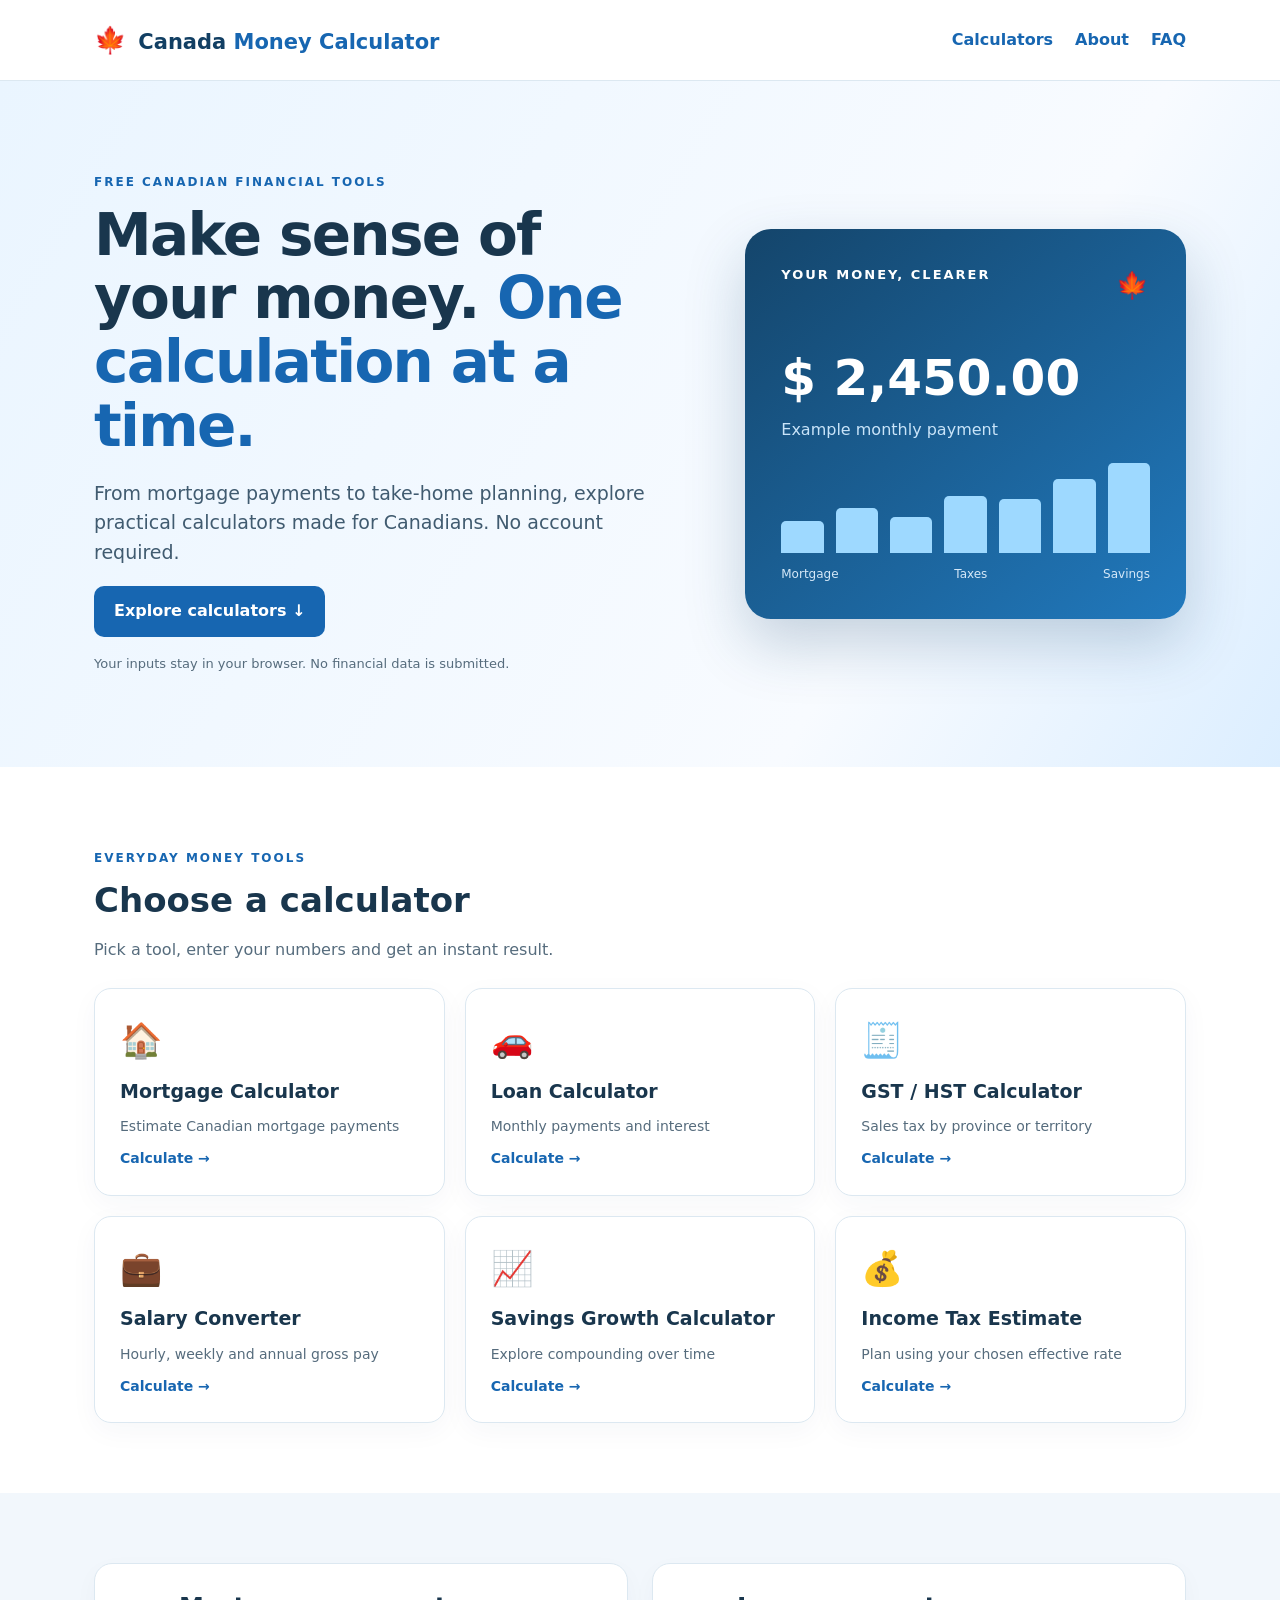
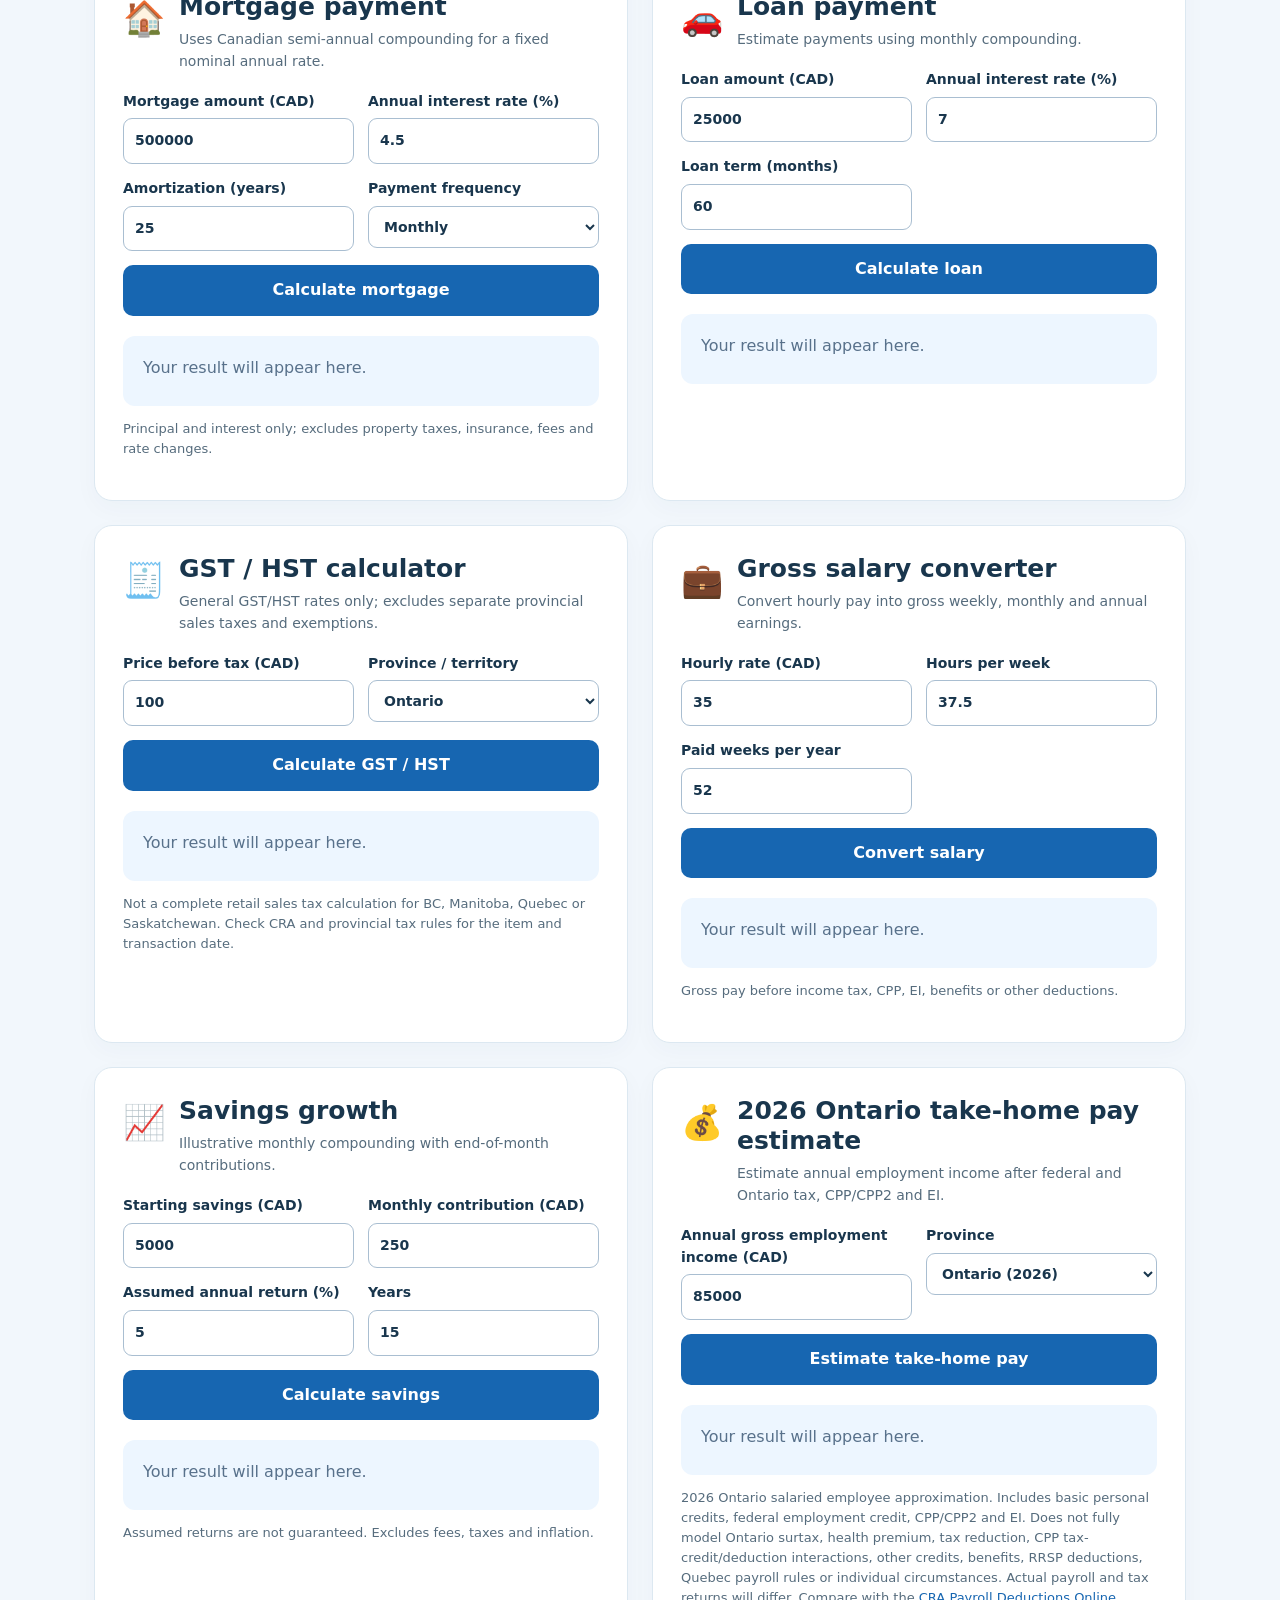
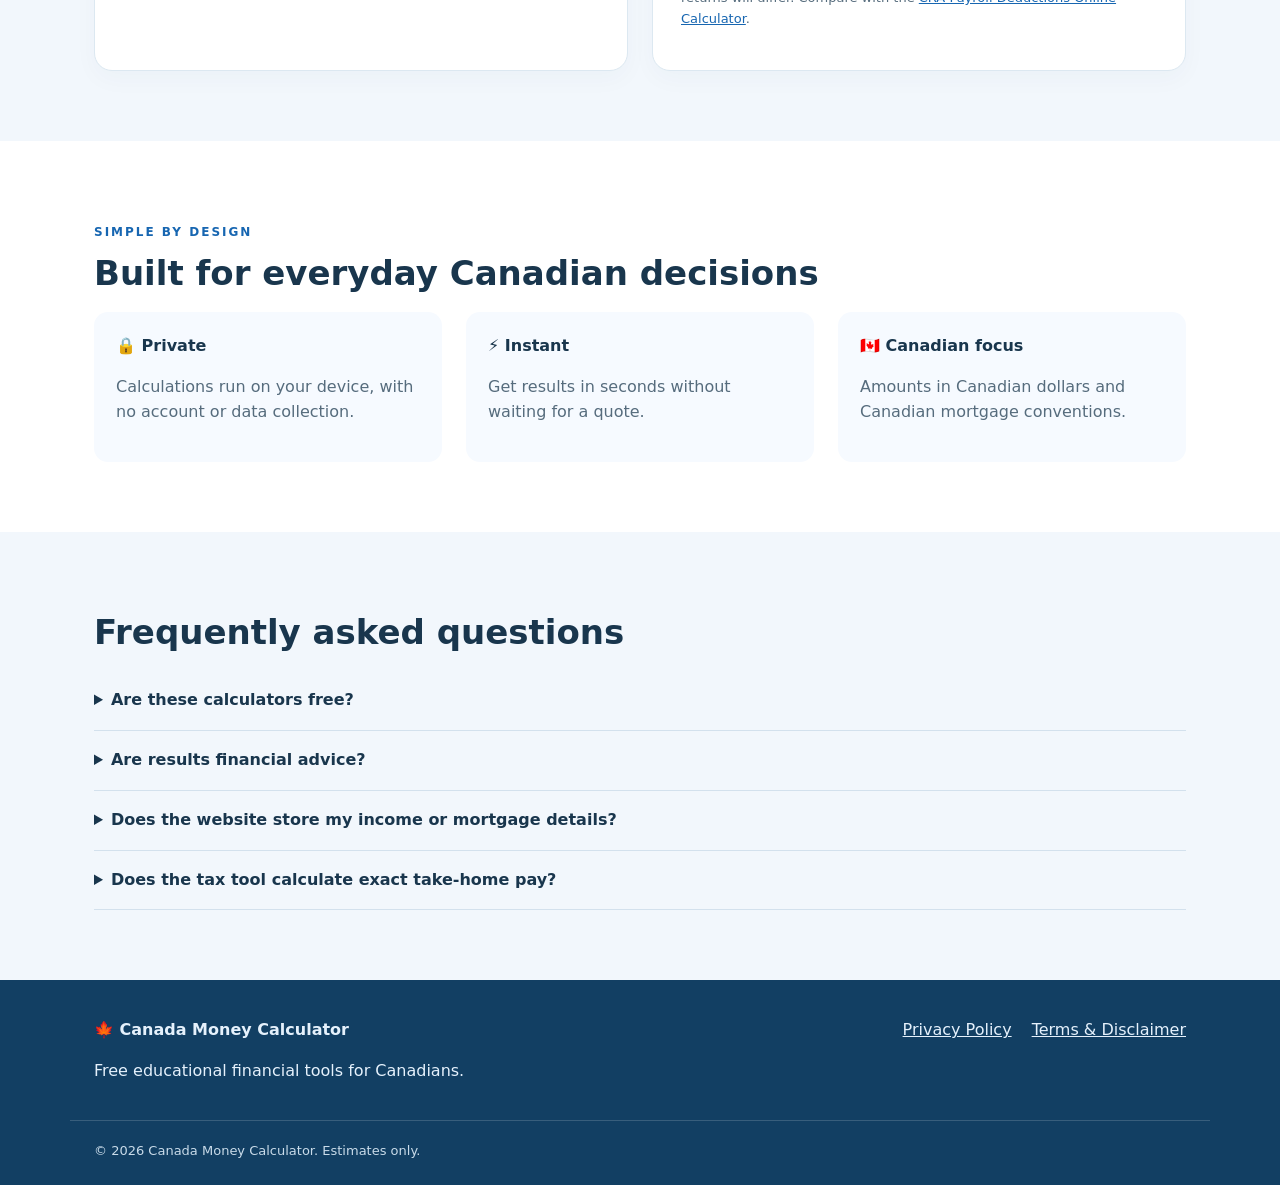
==== commit c2b621cb: "Add 2026 Ontario tax estimate inputs and CRA guidance" ====
--- a/index.html
+++ b/index.html
@@ -1,7 +1,7 @@
 <!doctype html>
 <html lang="en-CA"><head><meta charset="utf-8"><meta name="viewport" content="width=device-width,initial-scale=1"><meta name="theme-color" content="#123f63">
-<title>Canada Money Calculator | Free Canadian Financial Calculators</title><meta name="description" content="Free Canadian mortgage, loan, GST/HST, salary, savings and tax-estimate calculators. Private, fast and easy to use."><link rel="canonical" href="https://compareinsurance-canada.netlify.app/"><link rel="icon" type="image/svg+xml" href="favicon.svg"><link rel="stylesheet" href="styles.css"><script src="script.js" defer></script>
-<script type="application/ld+json">{"@context":"https://schema.org","@type":"WebSite","name":"Canada Money Calculator","url":"https://compareinsurance-canada.netlify.app/"}</script></head>
+<title>Canada Money Calculator | Free Canadian Financial Calculators</title><meta name="description" content="Free Canadian mortgage, loan, GST/HST, salary, savings and Ontario tax-estimate calculators. Private, fast and easy to use."><link rel="canonical" href="https://canada-money-calculator.netlify.app/"><link rel="icon" type="image/svg+xml" href="favicon.svg"><link rel="stylesheet" href="styles.css"><script src="script.js" defer></script>
+<script type="application/ld+json">{"@context":"https://schema.org","@type":"WebSite","name":"Canada Money Calculator","url":"https://canada-money-calculator.netlify.app/"}</script></head>
 <body><header class="site-header"><div class="wrap nav"><a class="brand" href="#top"><span class="brand-icon">🍁</span> Canada <span>Money Calculator</span></a><nav aria-label="Main navigation"><a href="#tools">Calculators</a><a href="#about">About</a><a href="#faq">FAQ</a></nav></div></header>
 <main id="top"><section class="hero"><div class="wrap hero-layout"><div><p class="eyebrow">FREE CANADIAN FINANCIAL TOOLS</p><h1>Make sense of your money. <em>One calculation at a time.</em></h1><p class="lead">From mortgage payments to take-home planning, explore practical calculators made for Canadians. No account required.</p><a class="button" href="#tools">Explore calculators ↓</a><p class="muted">Your inputs stay in your browser. No financial data is submitted.</p></div><div class="hero-art" aria-hidden="true"><div class="art-top">YOUR MONEY, CLEARER <span>🍁</span></div><div class="art-amount">$ 2,450.00</div><div class="art-label">Example monthly payment</div><div class="art-bars"><i></i><i></i><i></i><i></i><i></i><i></i><i></i></div><div class="art-bottom"><span>Mortgage</span><span>Taxes</span><span>Savings</span></div></div></div></section>
 <section class="wrap section" id="tools"><p class="eyebrow">EVERYDAY MONEY TOOLS</p><h2>Choose a calculator</h2><p class="section-intro">Pick a tool, enter your numbers and get an instant result.</p>
@@ -19,7 +19,7 @@
 <article class="calc-card" id="sales-tax"><div class="calc-heading"><span>🧾</span><div><h2>GST / HST calculator</h2><p>General GST/HST rates only; excludes separate provincial sales taxes and exemptions.</p></div></div><form data-calc="sales-tax" class="form-grid"><label>Price before tax (CAD)<input name="amount" type="number" min="0" max="1000000000" step="0.01" value="100" required></label><label>Province / territory<select name="province"><option value="AB">Alberta</option><option value="BC">British Columbia</option><option value="MB">Manitoba</option><option value="NB">New Brunswick</option><option value="NL">Newfoundland and Labrador</option><option value="NT">Northwest Territories</option><option value="NS">Nova Scotia</option><option value="NU">Nunavut</option><option value="ON" selected>Ontario</option><option value="PE">Prince Edward Island</option><option value="QC">Quebec</option><option value="SK">Saskatchewan</option><option value="YT">Yukon</option></select></label><button type="submit">Calculate GST / HST</button></form><div class="calc-result" data-result="sales-tax" role="status" aria-live="polite"></div><p class="small">Not a complete retail sales tax calculation for BC, Manitoba, Quebec or Saskatchewan. Check CRA and provincial tax rules for the item and transaction date.</p></article>
 <article class="calc-card" id="salary"><div class="calc-heading"><span>💼</span><div><h2>Gross salary converter</h2><p>Convert hourly pay into gross weekly, monthly and annual earnings.</p></div></div><form data-calc="salary" class="form-grid"><label>Hourly rate (CAD)<input name="hourly" type="number" min="0" max="1000000" step="0.01" value="35" required></label><label>Hours per week<input name="hours" type="number" min="0" max="168" step="0.5" value="37.5" required></label><label>Paid weeks per year<input name="weeks" type="number" min="1" max="53" step="1" value="52" required></label><button type="submit">Convert salary</button></form><div class="calc-result" data-result="salary" role="status" aria-live="polite"></div><p class="small">Gross pay before income tax, CPP, EI, benefits or other deductions.</p></article>
 <article class="calc-card" id="savings"><div class="calc-heading"><span>📈</span><div><h2>Savings growth</h2><p>Illustrative monthly compounding with end-of-month contributions.</p></div></div><form data-calc="savings" class="form-grid"><label>Starting savings (CAD)<input name="initial" type="number" min="0" max="1000000000" step="0.01" value="5000" required></label><label>Monthly contribution (CAD)<input name="monthly" type="number" min="0" max="10000000" step="0.01" value="250" required></label><label>Assumed annual return (%)<input name="rate" type="number" min="-50" max="100" step="0.1" value="5" required></label><label>Years<input name="years" type="number" min="1" max="70" step="1" value="15" required></label><button type="submit">Calculate savings</button></form><div class="calc-result" data-result="savings" role="status" aria-live="polite"></div><p class="small">Assumed returns are not guaranteed. Excludes fees, taxes and inflation.</p></article>
-<article class="calc-card" id="tax"><div class="calc-heading"><span>💰</span><div><h2>Income tax planning estimate</h2><p>Enter your own assumed effective tax rate. This is not an official CRA tax calculator.</p></div></div><form data-calc="tax" class="form-grid"><label>Annual gross income (CAD)<input name="income" type="number" min="0" max="1000000000" step="0.01" value="85000" required></label><label>Assumed effective income tax rate (%)<input name="rate" type="number" min="0" max="100" step="0.1" value="22" required></label><button type="submit">Estimate after-tax income</button></form><div class="calc-result" data-result="tax" role="status" aria-live="polite"></div><p class="small">Not based on current federal or provincial tax brackets. CPP, EI, credits and deductions are excluded. Use official CRA resources for filing or precise estimates.</p></article>
+<article class="calc-card" id="tax"><div class="calc-heading"><span>💰</span><div><h2>2026 Ontario take-home pay estimate</h2><p>Estimate annual employment income after federal and Ontario tax, CPP/CPP2 and EI.</p></div></div><form data-calc="tax" class="form-grid"><label>Annual gross employment income (CAD)<input name="income" type="number" min="0" max="1000000000" step="0.01" value="85000" required></label><label>Province<select name="province"><option value="ON">Ontario (2026)</option></select></label><button type="submit">Estimate take-home pay</button></form><div class="calc-result" data-result="tax" role="status" aria-live="polite"></div><p class="small">2026 Ontario salaried employee approximation. Includes basic personal credits, federal employment credit, CPP/CPP2 and EI. Does not fully model Ontario surtax, health premium, tax reduction, CPP tax-credit/deduction interactions, other credits, benefits, RRSP deductions, Quebec payroll rules or individual circumstances. Actual payroll and tax returns will differ. Compare with the <a href="https://www.canada.ca/en/revenue-agency/services/e-services/digital-services-businesses/payroll-deductions-online-calculator.html" rel="noopener noreferrer" target="_blank">CRA Payroll Deductions Online Calculator</a>.</p></article>
 </div></section>
 <section class="wrap section" id="about"><p class="eyebrow">SIMPLE BY DESIGN</p><h2>Built for everyday Canadian decisions</h2><div class="feature-grid"><div><strong>🔒 Private</strong><p>Calculations run on your device, with no account or data collection.</p></div><div><strong>⚡ Instant</strong><p>Get results in seconds without waiting for a quote.</p></div><div><strong>🇨🇦 Canadian focus</strong><p>Amounts in Canadian dollars and Canadian mortgage conventions.</p></div></div></section>
 <section class="section soft" id="faq"><div class="wrap"><h2>Frequently asked questions</h2><details><summary>Are these calculators free?</summary><p>Yes. You can use them without signing up.</p></details><details><summary>Are results financial advice?</summary><p>No. They are general educational estimates, not tax, investment, lending or financial advice.</p></details><details><summary>Does the website store my income or mortgage details?</summary><p>No. Calculator inputs are processed locally in your browser.</p></details><details><summary>Does the tax tool calculate exact take-home pay?</summary><p>No. You provide an assumed effective tax rate; the tool does not calculate CRA tax brackets, CPP or EI.</p></details></div></section>
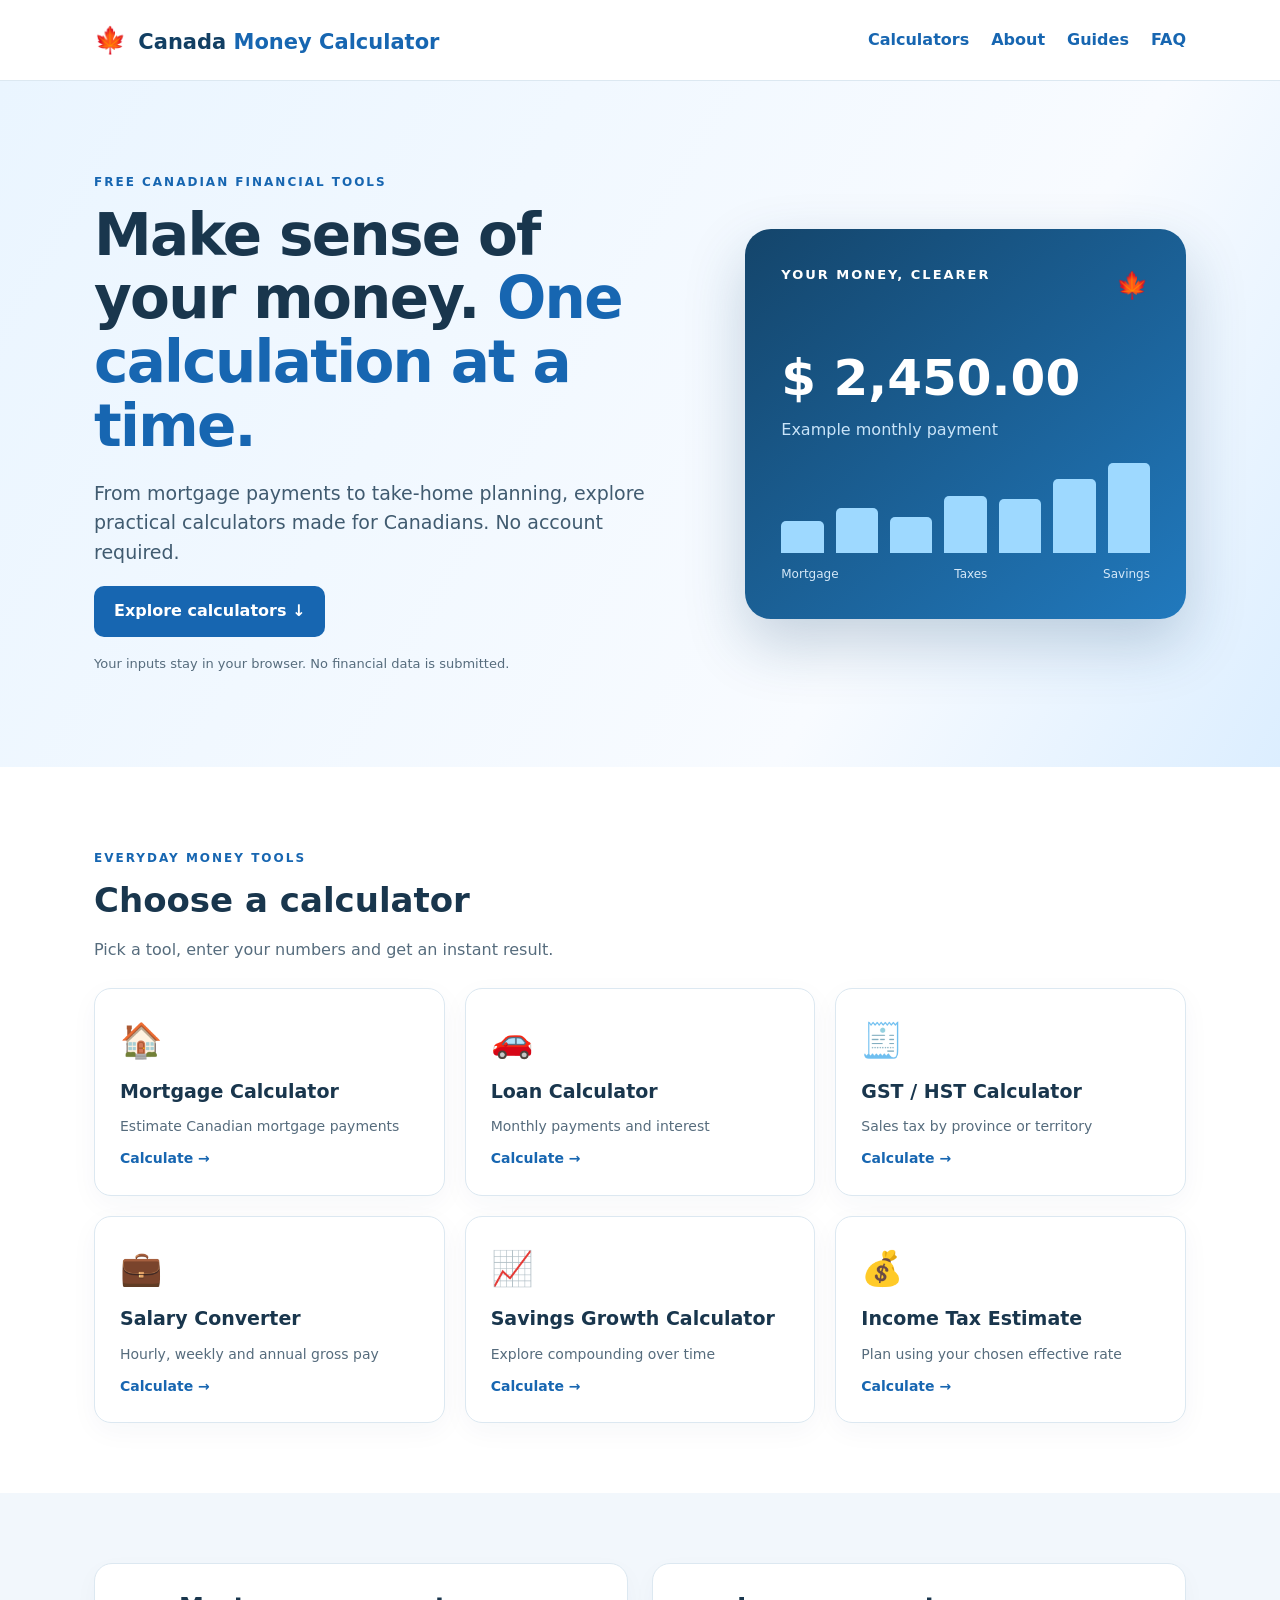
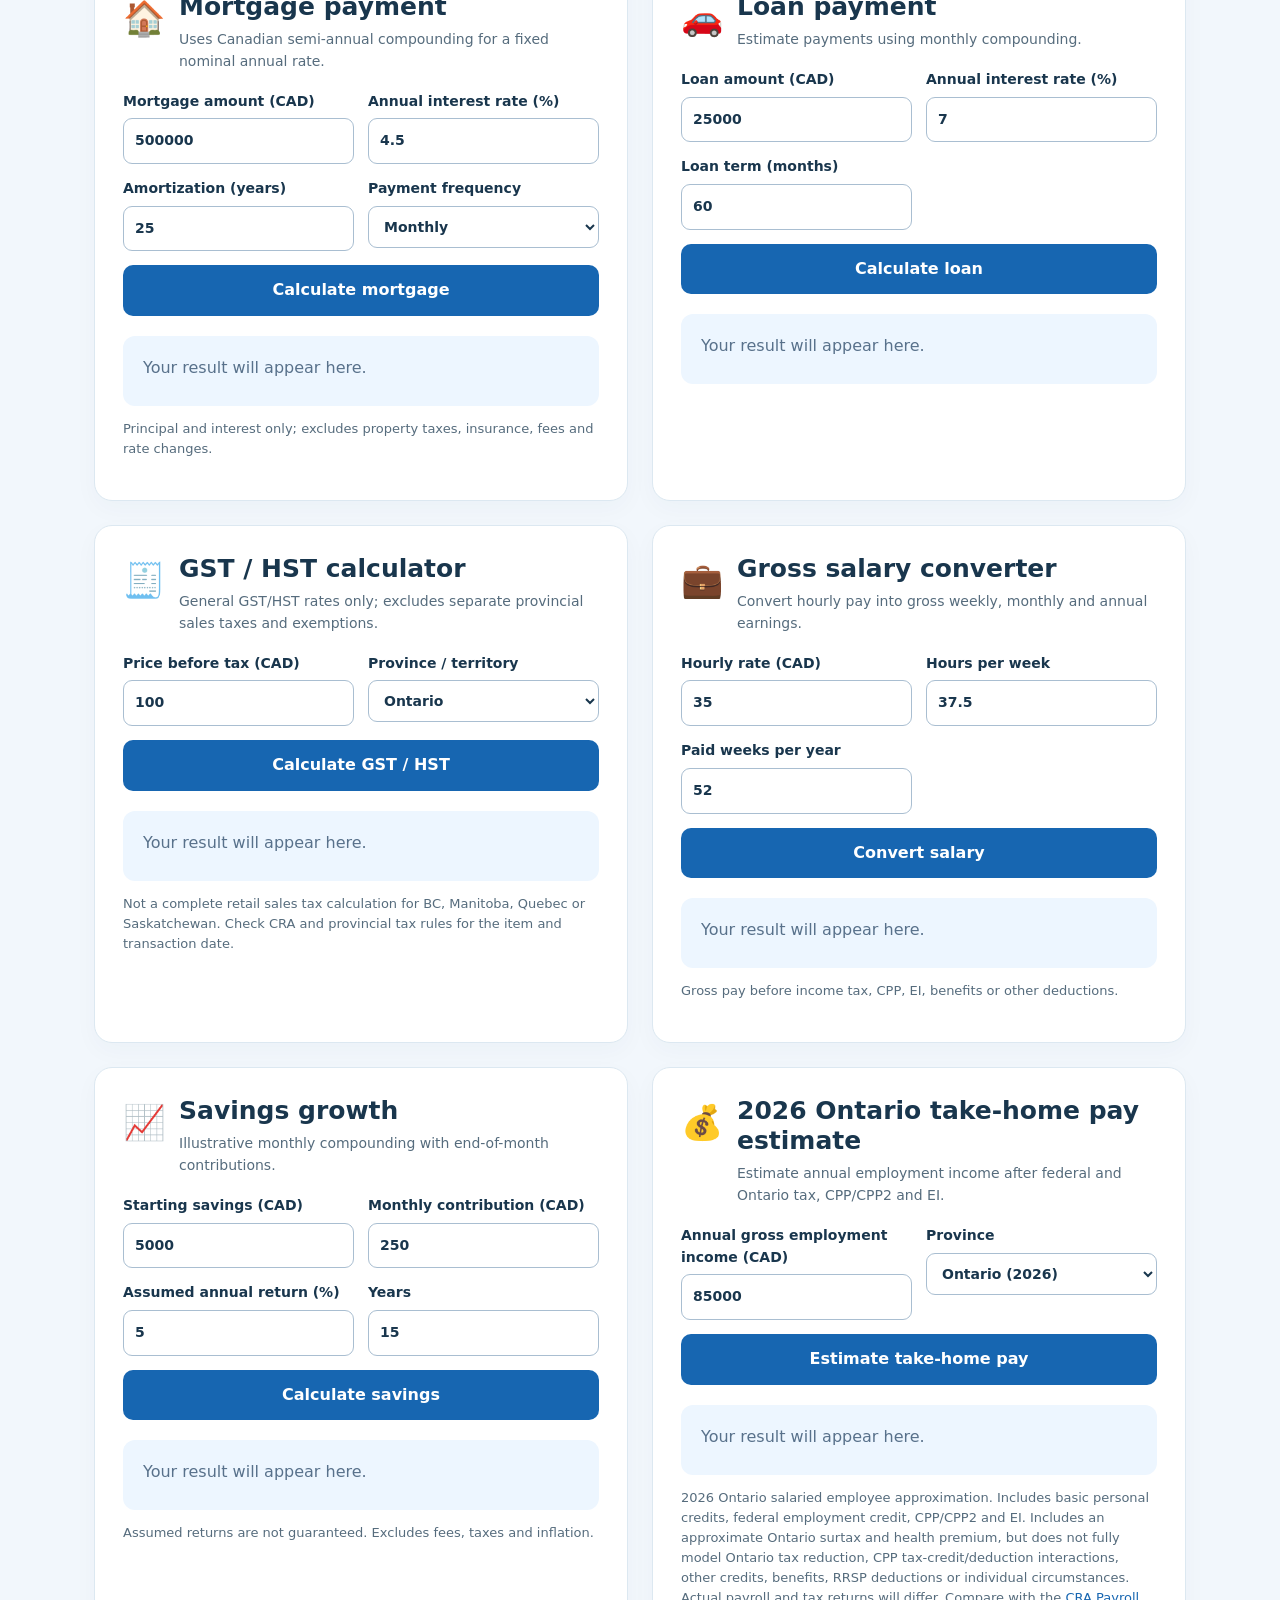
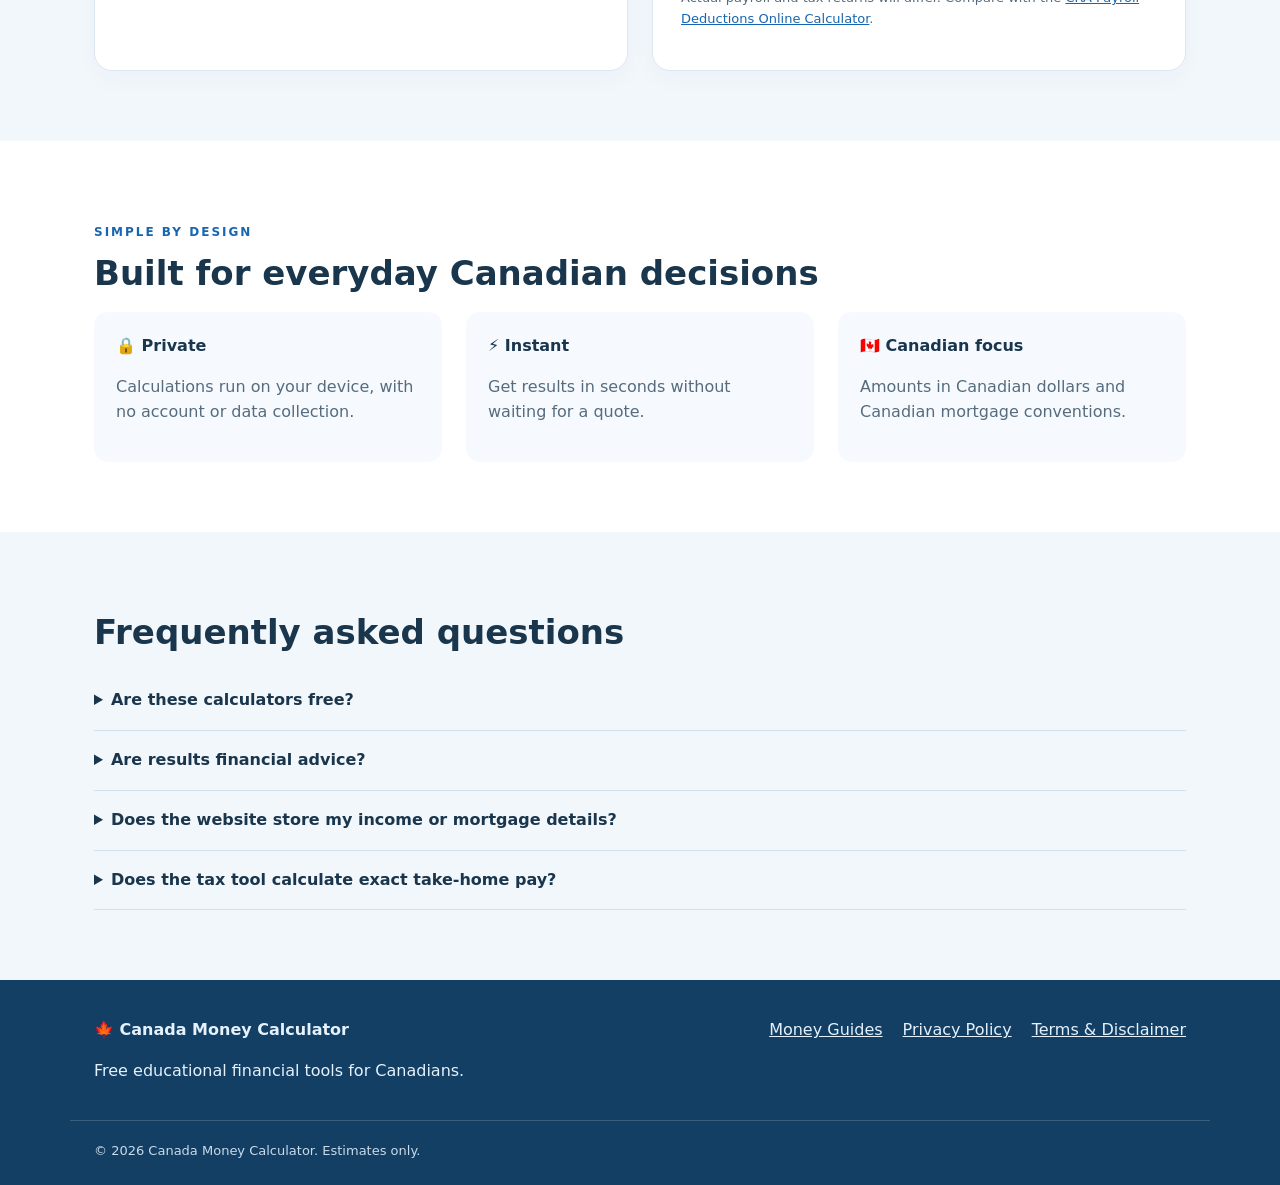
==== commit 9105a555: "Clarify 2026 Ontario tax limitations and add financial guides navigation" ====
--- a/index.html
+++ b/index.html
@@ -2,7 +2,7 @@
 <html lang="en-CA"><head><meta charset="utf-8"><meta name="viewport" content="width=device-width,initial-scale=1"><meta name="theme-color" content="#123f63">
 <title>Canada Money Calculator | Free Canadian Financial Calculators</title><meta name="description" content="Free Canadian mortgage, loan, GST/HST, salary, savings and Ontario tax-estimate calculators. Private, fast and easy to use."><link rel="canonical" href="https://canada-money-calculator.netlify.app/"><link rel="icon" type="image/svg+xml" href="favicon.svg"><link rel="stylesheet" href="styles.css"><script src="script.js" defer></script>
 <script type="application/ld+json">{"@context":"https://schema.org","@type":"WebSite","name":"Canada Money Calculator","url":"https://canada-money-calculator.netlify.app/"}</script></head>
-<body><header class="site-header"><div class="wrap nav"><a class="brand" href="#top"><span class="brand-icon">🍁</span> Canada <span>Money Calculator</span></a><nav aria-label="Main navigation"><a href="#tools">Calculators</a><a href="#about">About</a><a href="#faq">FAQ</a></nav></div></header>
+<body><header class="site-header"><div class="wrap nav"><a class="brand" href="#top"><span class="brand-icon">🍁</span> Canada <span>Money Calculator</span></a><nav aria-label="Main navigation"><a href="#tools">Calculators</a><a href="#about">About</a><a href="guides.html">Guides</a><a href="#faq">FAQ</a></nav></div></header>
 <main id="top"><section class="hero"><div class="wrap hero-layout"><div><p class="eyebrow">FREE CANADIAN FINANCIAL TOOLS</p><h1>Make sense of your money. <em>One calculation at a time.</em></h1><p class="lead">From mortgage payments to take-home planning, explore practical calculators made for Canadians. No account required.</p><a class="button" href="#tools">Explore calculators ↓</a><p class="muted">Your inputs stay in your browser. No financial data is submitted.</p></div><div class="hero-art" aria-hidden="true"><div class="art-top">YOUR MONEY, CLEARER <span>🍁</span></div><div class="art-amount">$ 2,450.00</div><div class="art-label">Example monthly payment</div><div class="art-bars"><i></i><i></i><i></i><i></i><i></i><i></i><i></i></div><div class="art-bottom"><span>Mortgage</span><span>Taxes</span><span>Savings</span></div></div></div></section>
 <section class="wrap section" id="tools"><p class="eyebrow">EVERYDAY MONEY TOOLS</p><h2>Choose a calculator</h2><p class="section-intro">Pick a tool, enter your numbers and get an instant result.</p>
 <div class="tool-grid">
@@ -19,8 +19,8 @@
 <article class="calc-card" id="sales-tax"><div class="calc-heading"><span>🧾</span><div><h2>GST / HST calculator</h2><p>General GST/HST rates only; excludes separate provincial sales taxes and exemptions.</p></div></div><form data-calc="sales-tax" class="form-grid"><label>Price before tax (CAD)<input name="amount" type="number" min="0" max="1000000000" step="0.01" value="100" required></label><label>Province / territory<select name="province"><option value="AB">Alberta</option><option value="BC">British Columbia</option><option value="MB">Manitoba</option><option value="NB">New Brunswick</option><option value="NL">Newfoundland and Labrador</option><option value="NT">Northwest Territories</option><option value="NS">Nova Scotia</option><option value="NU">Nunavut</option><option value="ON" selected>Ontario</option><option value="PE">Prince Edward Island</option><option value="QC">Quebec</option><option value="SK">Saskatchewan</option><option value="YT">Yukon</option></select></label><button type="submit">Calculate GST / HST</button></form><div class="calc-result" data-result="sales-tax" role="status" aria-live="polite"></div><p class="small">Not a complete retail sales tax calculation for BC, Manitoba, Quebec or Saskatchewan. Check CRA and provincial tax rules for the item and transaction date.</p></article>
 <article class="calc-card" id="salary"><div class="calc-heading"><span>💼</span><div><h2>Gross salary converter</h2><p>Convert hourly pay into gross weekly, monthly and annual earnings.</p></div></div><form data-calc="salary" class="form-grid"><label>Hourly rate (CAD)<input name="hourly" type="number" min="0" max="1000000" step="0.01" value="35" required></label><label>Hours per week<input name="hours" type="number" min="0" max="168" step="0.5" value="37.5" required></label><label>Paid weeks per year<input name="weeks" type="number" min="1" max="53" step="1" value="52" required></label><button type="submit">Convert salary</button></form><div class="calc-result" data-result="salary" role="status" aria-live="polite"></div><p class="small">Gross pay before income tax, CPP, EI, benefits or other deductions.</p></article>
 <article class="calc-card" id="savings"><div class="calc-heading"><span>📈</span><div><h2>Savings growth</h2><p>Illustrative monthly compounding with end-of-month contributions.</p></div></div><form data-calc="savings" class="form-grid"><label>Starting savings (CAD)<input name="initial" type="number" min="0" max="1000000000" step="0.01" value="5000" required></label><label>Monthly contribution (CAD)<input name="monthly" type="number" min="0" max="10000000" step="0.01" value="250" required></label><label>Assumed annual return (%)<input name="rate" type="number" min="-50" max="100" step="0.1" value="5" required></label><label>Years<input name="years" type="number" min="1" max="70" step="1" value="15" required></label><button type="submit">Calculate savings</button></form><div class="calc-result" data-result="savings" role="status" aria-live="polite"></div><p class="small">Assumed returns are not guaranteed. Excludes fees, taxes and inflation.</p></article>
-<article class="calc-card" id="tax"><div class="calc-heading"><span>💰</span><div><h2>2026 Ontario take-home pay estimate</h2><p>Estimate annual employment income after federal and Ontario tax, CPP/CPP2 and EI.</p></div></div><form data-calc="tax" class="form-grid"><label>Annual gross employment income (CAD)<input name="income" type="number" min="0" max="1000000000" step="0.01" value="85000" required></label><label>Province<select name="province"><option value="ON">Ontario (2026)</option></select></label><button type="submit">Estimate take-home pay</button></form><div class="calc-result" data-result="tax" role="status" aria-live="polite"></div><p class="small">2026 Ontario salaried employee approximation. Includes basic personal credits, federal employment credit, CPP/CPP2 and EI. Does not fully model Ontario surtax, health premium, tax reduction, CPP tax-credit/deduction interactions, other credits, benefits, RRSP deductions, Quebec payroll rules or individual circumstances. Actual payroll and tax returns will differ. Compare with the <a href="https://www.canada.ca/en/revenue-agency/services/e-services/digital-services-businesses/payroll-deductions-online-calculator.html" rel="noopener noreferrer" target="_blank">CRA Payroll Deductions Online Calculator</a>.</p></article>
+<article class="calc-card" id="tax"><div class="calc-heading"><span>💰</span><div><h2>2026 Ontario take-home pay estimate</h2><p>Estimate annual employment income after federal and Ontario tax, CPP/CPP2 and EI.</p></div></div><form data-calc="tax" class="form-grid"><label>Annual gross employment income (CAD)<input name="income" type="number" min="0" max="1000000000" step="0.01" value="85000" required></label><label>Province<select name="province"><option value="ON">Ontario (2026)</option></select></label><button type="submit">Estimate take-home pay</button></form><div class="calc-result" data-result="tax" role="status" aria-live="polite"></div><p class="small">2026 Ontario salaried employee approximation. Includes basic personal credits, federal employment credit, CPP/CPP2 and EI. Includes an approximate Ontario surtax and health premium, but does not fully model Ontario tax reduction, CPP tax-credit/deduction interactions, other credits, benefits, RRSP deductions or individual circumstances. Actual payroll and tax returns will differ. Compare with the <a href="https://www.canada.ca/en/revenue-agency/services/e-services/digital-services-businesses/payroll-deductions-online-calculator.html" rel="noopener noreferrer" target="_blank">CRA Payroll Deductions Online Calculator</a>.</p></article>
 </div></section>
 <section class="wrap section" id="about"><p class="eyebrow">SIMPLE BY DESIGN</p><h2>Built for everyday Canadian decisions</h2><div class="feature-grid"><div><strong>🔒 Private</strong><p>Calculations run on your device, with no account or data collection.</p></div><div><strong>⚡ Instant</strong><p>Get results in seconds without waiting for a quote.</p></div><div><strong>🇨🇦 Canadian focus</strong><p>Amounts in Canadian dollars and Canadian mortgage conventions.</p></div></div></section>
 <section class="section soft" id="faq"><div class="wrap"><h2>Frequently asked questions</h2><details><summary>Are these calculators free?</summary><p>Yes. You can use them without signing up.</p></details><details><summary>Are results financial advice?</summary><p>No. They are general educational estimates, not tax, investment, lending or financial advice.</p></details><details><summary>Does the website store my income or mortgage details?</summary><p>No. Calculator inputs are processed locally in your browser.</p></details><details><summary>Does the tax tool calculate exact take-home pay?</summary><p>No. You provide an assumed effective tax rate; the tool does not calculate CRA tax brackets, CPP or EI.</p></details></div></section>
-</main><footer><div class="wrap footer-layout"><div><strong>🍁 Canada Money Calculator</strong><p>Free educational financial tools for Canadians.</p></div><div><a href="privacy.html">Privacy Policy</a><a href="terms.html">Terms & Disclaimer</a></div></div><div class="wrap copyright">© <span id="year"></span> Canada Money Calculator. Estimates only.</div></footer></body></html>+</main><footer><div class="wrap footer-layout"><div><strong>🍁 Canada Money Calculator</strong><p>Free educational financial tools for Canadians.</p></div><div><a href="guides.html">Money Guides</a><a href="privacy.html">Privacy Policy</a><a href="terms.html">Terms & Disclaimer</a></div></div><div class="wrap copyright">© <span id="year"></span> Canada Money Calculator. Estimates only.</div></footer></body></html>
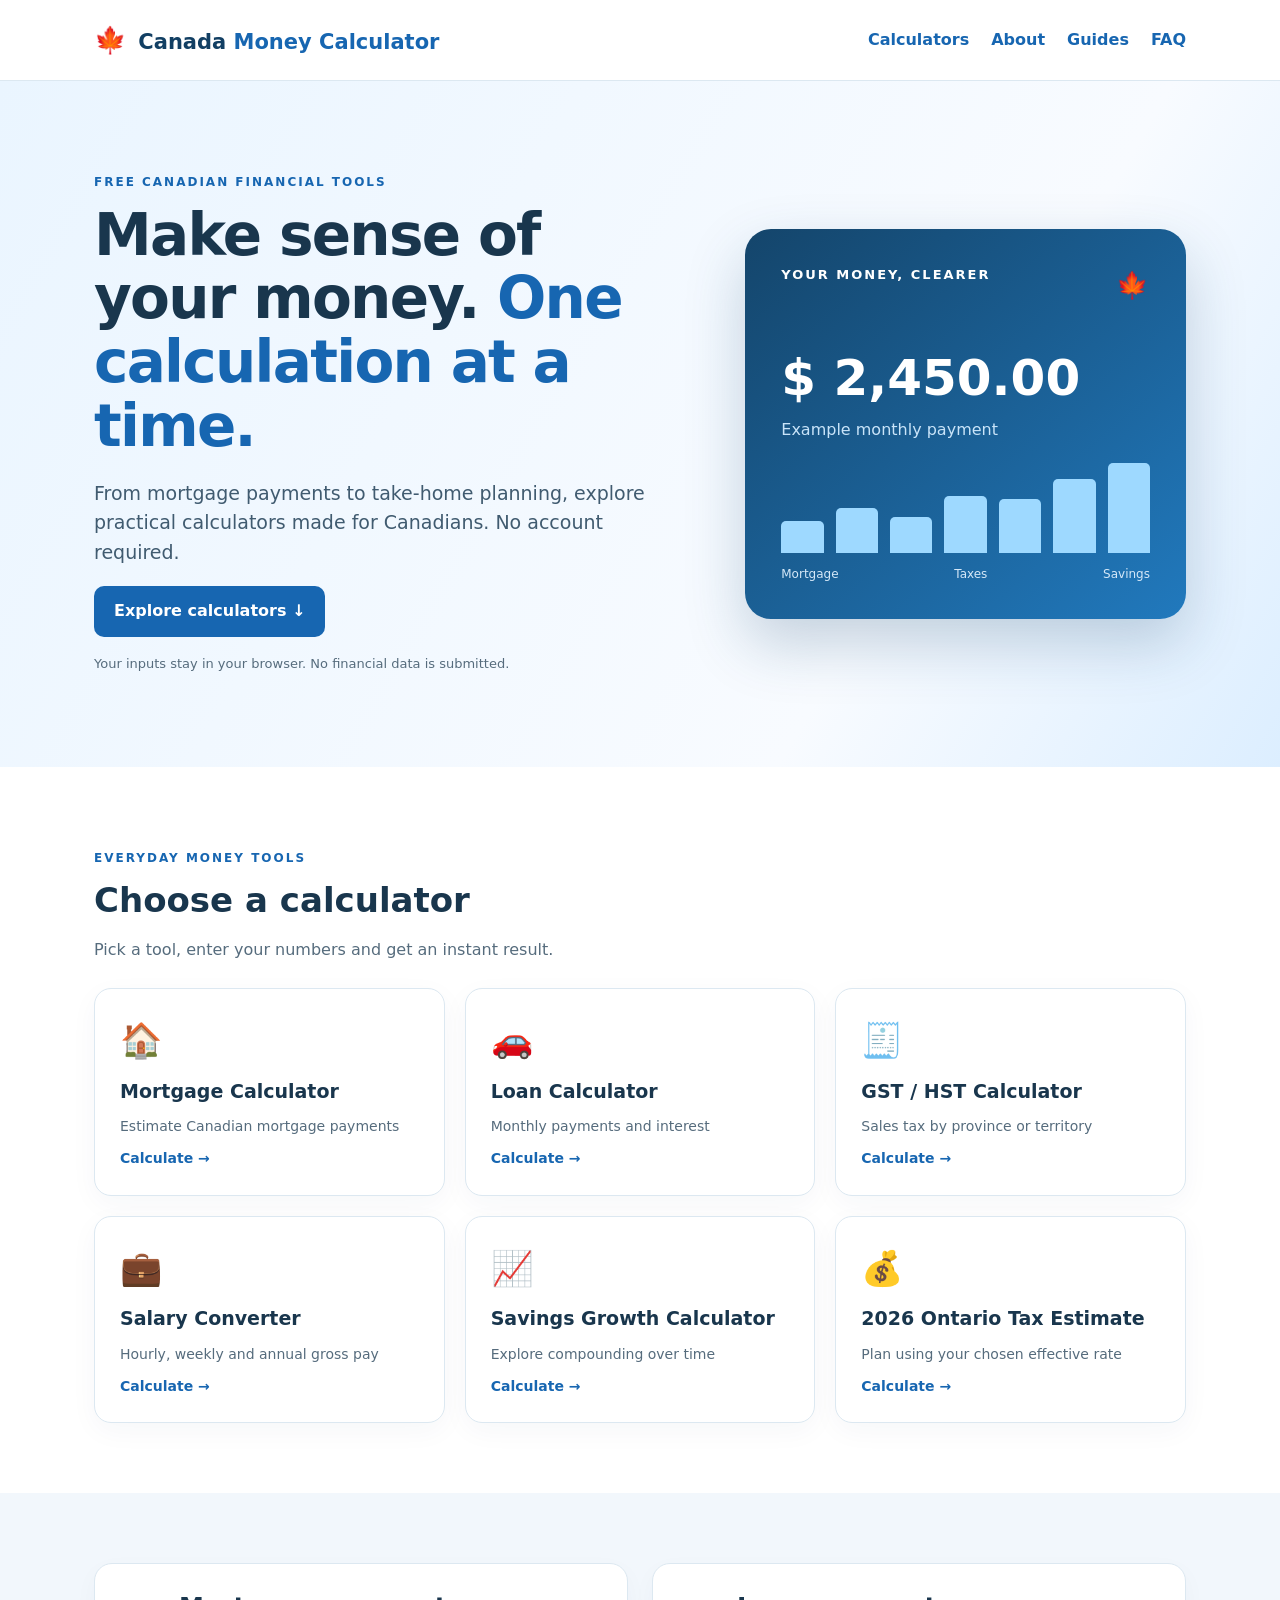
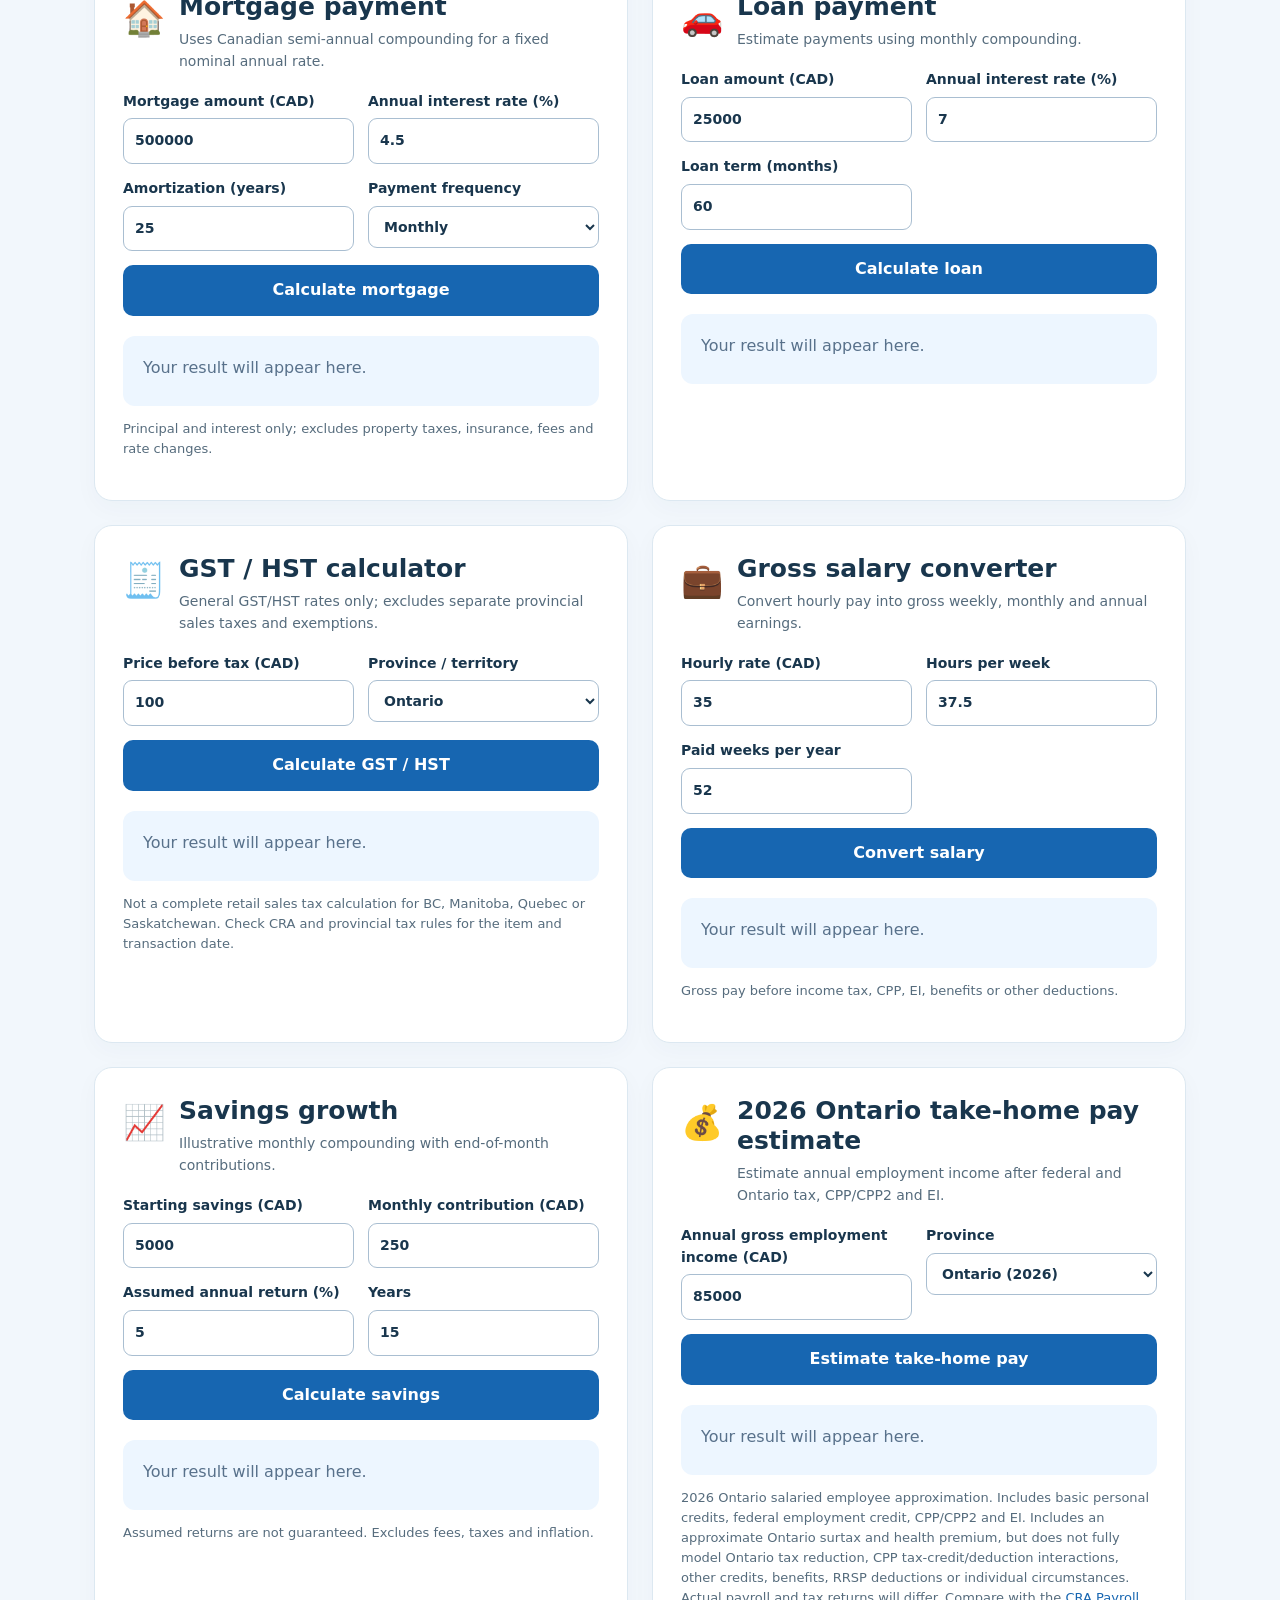
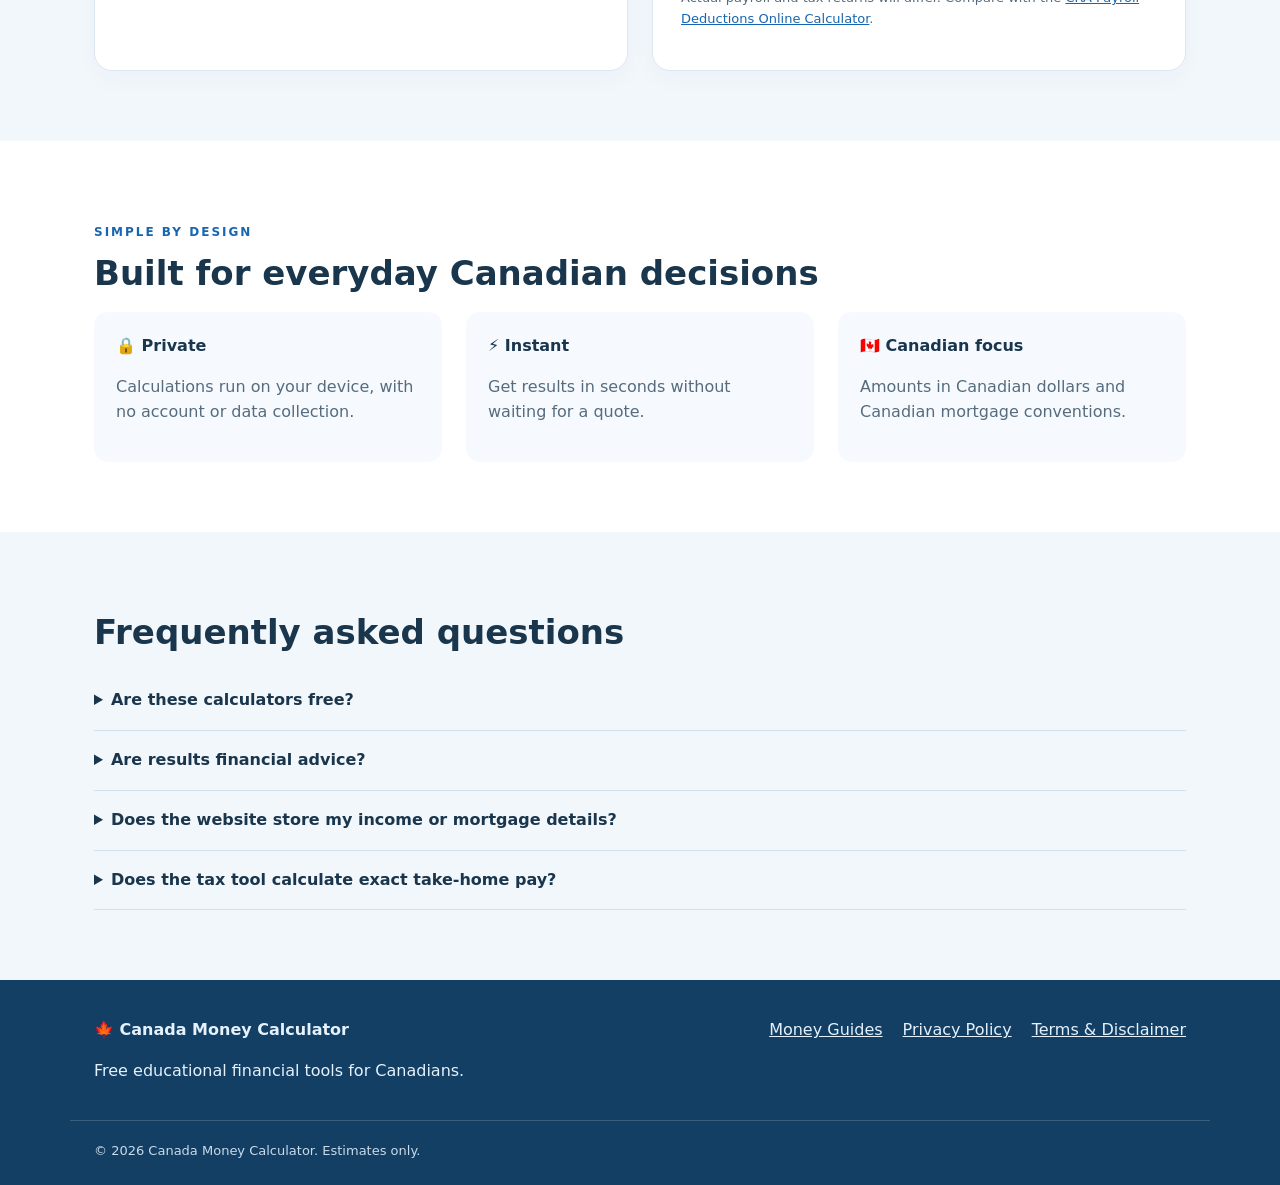
==== commit f1f9514c: "Fix outdated tax FAQ and improve Ontario calculator labeling" ====
--- a/index.html
+++ b/index.html
@@ -11,7 +11,7 @@
 <a class="tool-card" href="#sales-tax"><span class="tool-icon">🧾</span><strong>GST / HST Calculator</strong><span>Sales tax by province or territory</span><b>Calculate →</b></a>
 <a class="tool-card" href="#salary"><span class="tool-icon">💼</span><strong>Salary Converter</strong><span>Hourly, weekly and annual gross pay</span><b>Calculate →</b></a>
 <a class="tool-card" href="#savings"><span class="tool-icon">📈</span><strong>Savings Growth Calculator</strong><span>Explore compounding over time</span><b>Calculate →</b></a>
-<a class="tool-card" href="#tax"><span class="tool-icon">💰</span><strong>Income Tax Estimate</strong><span>Plan using your chosen effective rate</span><b>Calculate →</b></a>
+<a class="tool-card" href="#tax"><span class="tool-icon">💰</span><strong>2026 Ontario Tax Estimate</strong><span>Plan using your chosen effective rate</span><b>Calculate →</b></a>
 </div></section>
 <section class="section soft"><div class="wrap calculators">
 <article class="calc-card" id="mortgage"><div class="calc-heading"><span>🏠</span><div><h2>Mortgage payment</h2><p>Uses Canadian semi-annual compounding for a fixed nominal annual rate.</p></div></div><form data-calc="mortgage" class="form-grid"><label>Mortgage amount (CAD)<input name="principal" type="number" min="0" max="1000000000" step="0.01" value="500000" required></label><label>Annual interest rate (%)<input name="rate" type="number" min="0" max="100" step="0.01" value="4.5" required></label><label>Amortization (years)<input name="years" type="number" min="1" max="50" value="25" required></label><label>Payment frequency<select name="frequency"><option value="12">Monthly</option><option value="26">Biweekly</option><option value="52">Weekly</option></select></label><button type="submit">Calculate mortgage</button></form><div class="calc-result" data-result="mortgage" role="status" aria-live="polite"></div><p class="small">Principal and interest only; excludes property taxes, insurance, fees and rate changes.</p></article>
@@ -22,5 +22,5 @@
 <article class="calc-card" id="tax"><div class="calc-heading"><span>💰</span><div><h2>2026 Ontario take-home pay estimate</h2><p>Estimate annual employment income after federal and Ontario tax, CPP/CPP2 and EI.</p></div></div><form data-calc="tax" class="form-grid"><label>Annual gross employment income (CAD)<input name="income" type="number" min="0" max="1000000000" step="0.01" value="85000" required></label><label>Province<select name="province"><option value="ON">Ontario (2026)</option></select></label><button type="submit">Estimate take-home pay</button></form><div class="calc-result" data-result="tax" role="status" aria-live="polite"></div><p class="small">2026 Ontario salaried employee approximation. Includes basic personal credits, federal employment credit, CPP/CPP2 and EI. Includes an approximate Ontario surtax and health premium, but does not fully model Ontario tax reduction, CPP tax-credit/deduction interactions, other credits, benefits, RRSP deductions or individual circumstances. Actual payroll and tax returns will differ. Compare with the <a href="https://www.canada.ca/en/revenue-agency/services/e-services/digital-services-businesses/payroll-deductions-online-calculator.html" rel="noopener noreferrer" target="_blank">CRA Payroll Deductions Online Calculator</a>.</p></article>
 </div></section>
 <section class="wrap section" id="about"><p class="eyebrow">SIMPLE BY DESIGN</p><h2>Built for everyday Canadian decisions</h2><div class="feature-grid"><div><strong>🔒 Private</strong><p>Calculations run on your device, with no account or data collection.</p></div><div><strong>⚡ Instant</strong><p>Get results in seconds without waiting for a quote.</p></div><div><strong>🇨🇦 Canadian focus</strong><p>Amounts in Canadian dollars and Canadian mortgage conventions.</p></div></div></section>
-<section class="section soft" id="faq"><div class="wrap"><h2>Frequently asked questions</h2><details><summary>Are these calculators free?</summary><p>Yes. You can use them without signing up.</p></details><details><summary>Are results financial advice?</summary><p>No. They are general educational estimates, not tax, investment, lending or financial advice.</p></details><details><summary>Does the website store my income or mortgage details?</summary><p>No. Calculator inputs are processed locally in your browser.</p></details><details><summary>Does the tax tool calculate exact take-home pay?</summary><p>No. You provide an assumed effective tax rate; the tool does not calculate CRA tax brackets, CPP or EI.</p></details></div></section>
+<section class="section soft" id="faq"><div class="wrap"><h2>Frequently asked questions</h2><details><summary>Are these calculators free?</summary><p>Yes. You can use them without signing up.</p></details><details><summary>Are results financial advice?</summary><p>No. They are general educational estimates, not tax, investment, lending or financial advice.</p></details><details><summary>Does the website store my income or mortgage details?</summary><p>No. Calculator inputs are processed locally in your browser.</p></details><details><summary>Does the tax tool calculate exact take-home pay?</summary><p>No. The Ontario tool estimates 2026 federal and provincial income tax, CPP and EI for a typical salaried employee. It does not include every credit, deduction or payroll rule. Use the CRA Payroll Deductions Online Calculator for payroll-specific results.</p></details></div></section>
 </main><footer><div class="wrap footer-layout"><div><strong>🍁 Canada Money Calculator</strong><p>Free educational financial tools for Canadians.</p></div><div><a href="guides.html">Money Guides</a><a href="privacy.html">Privacy Policy</a><a href="terms.html">Terms & Disclaimer</a></div></div><div class="wrap copyright">© <span id="year"></span> Canada Money Calculator. Estimates only.</div></footer></body></html>
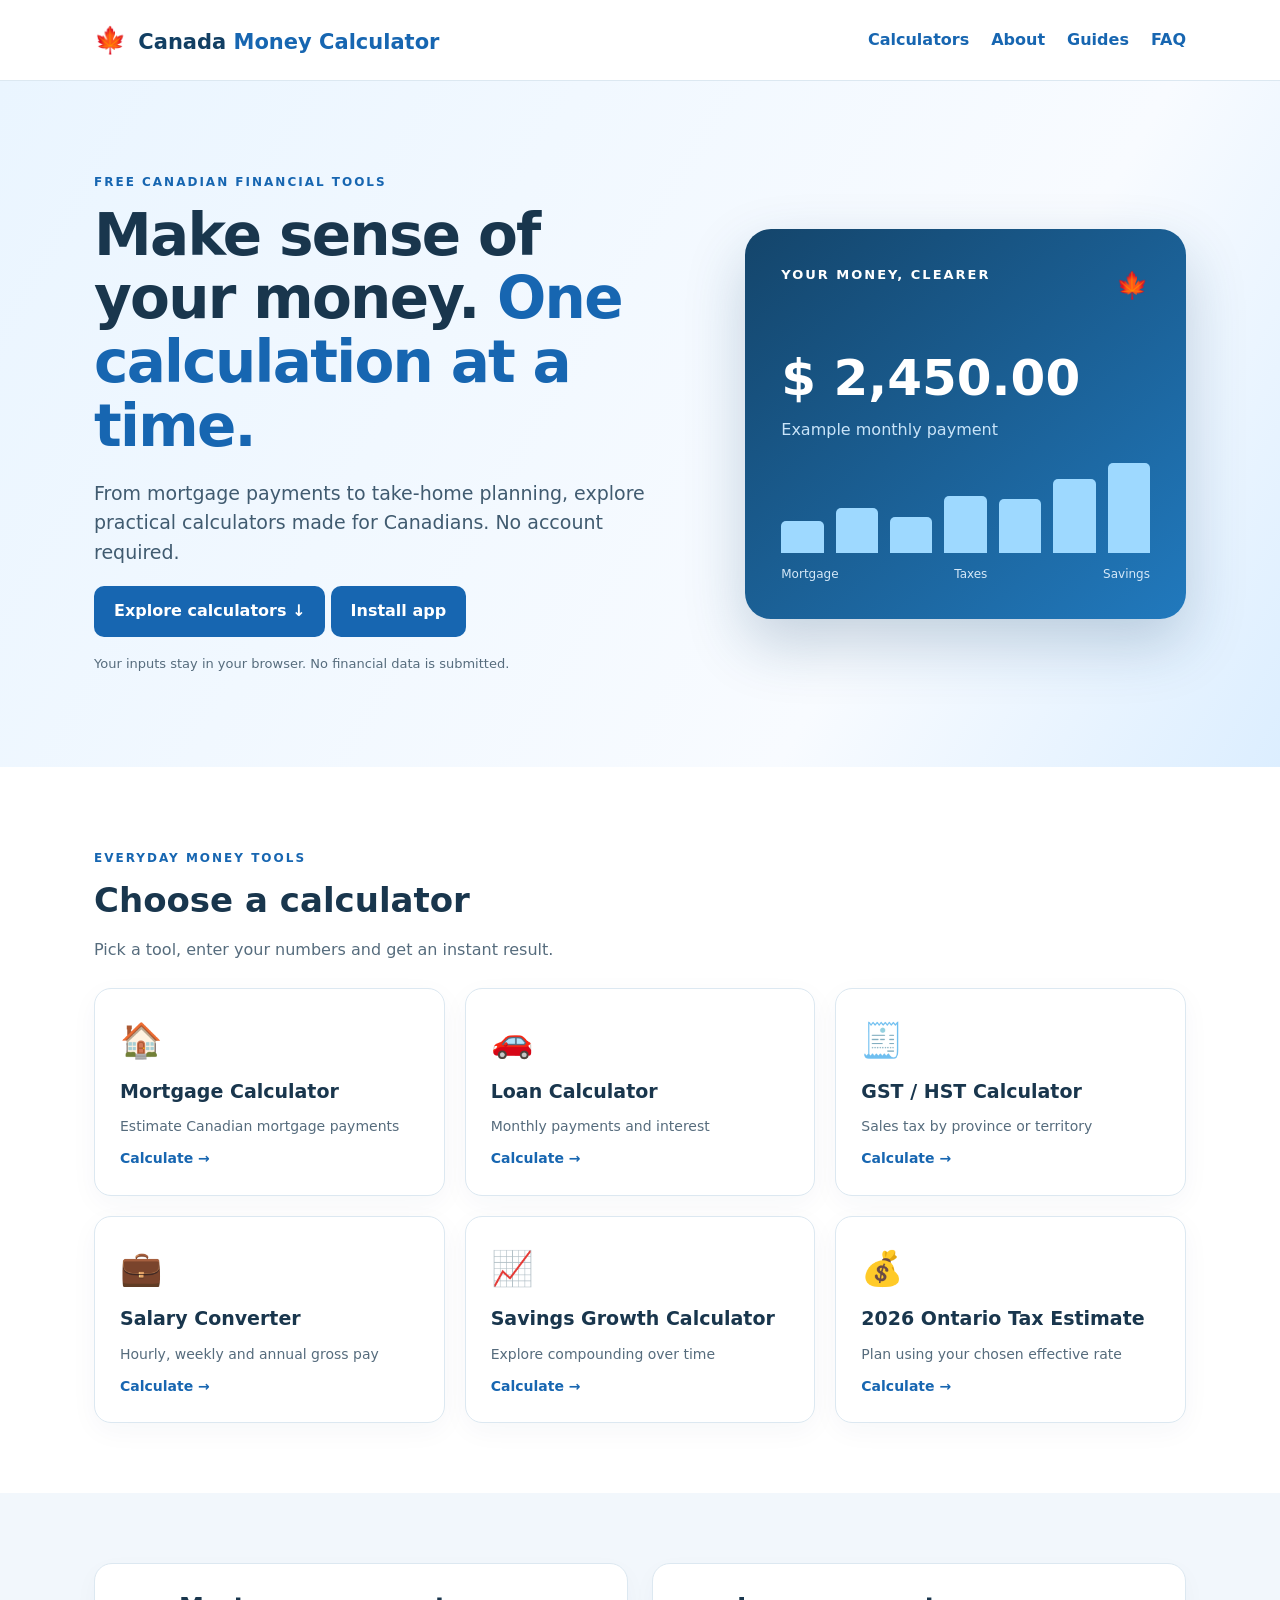
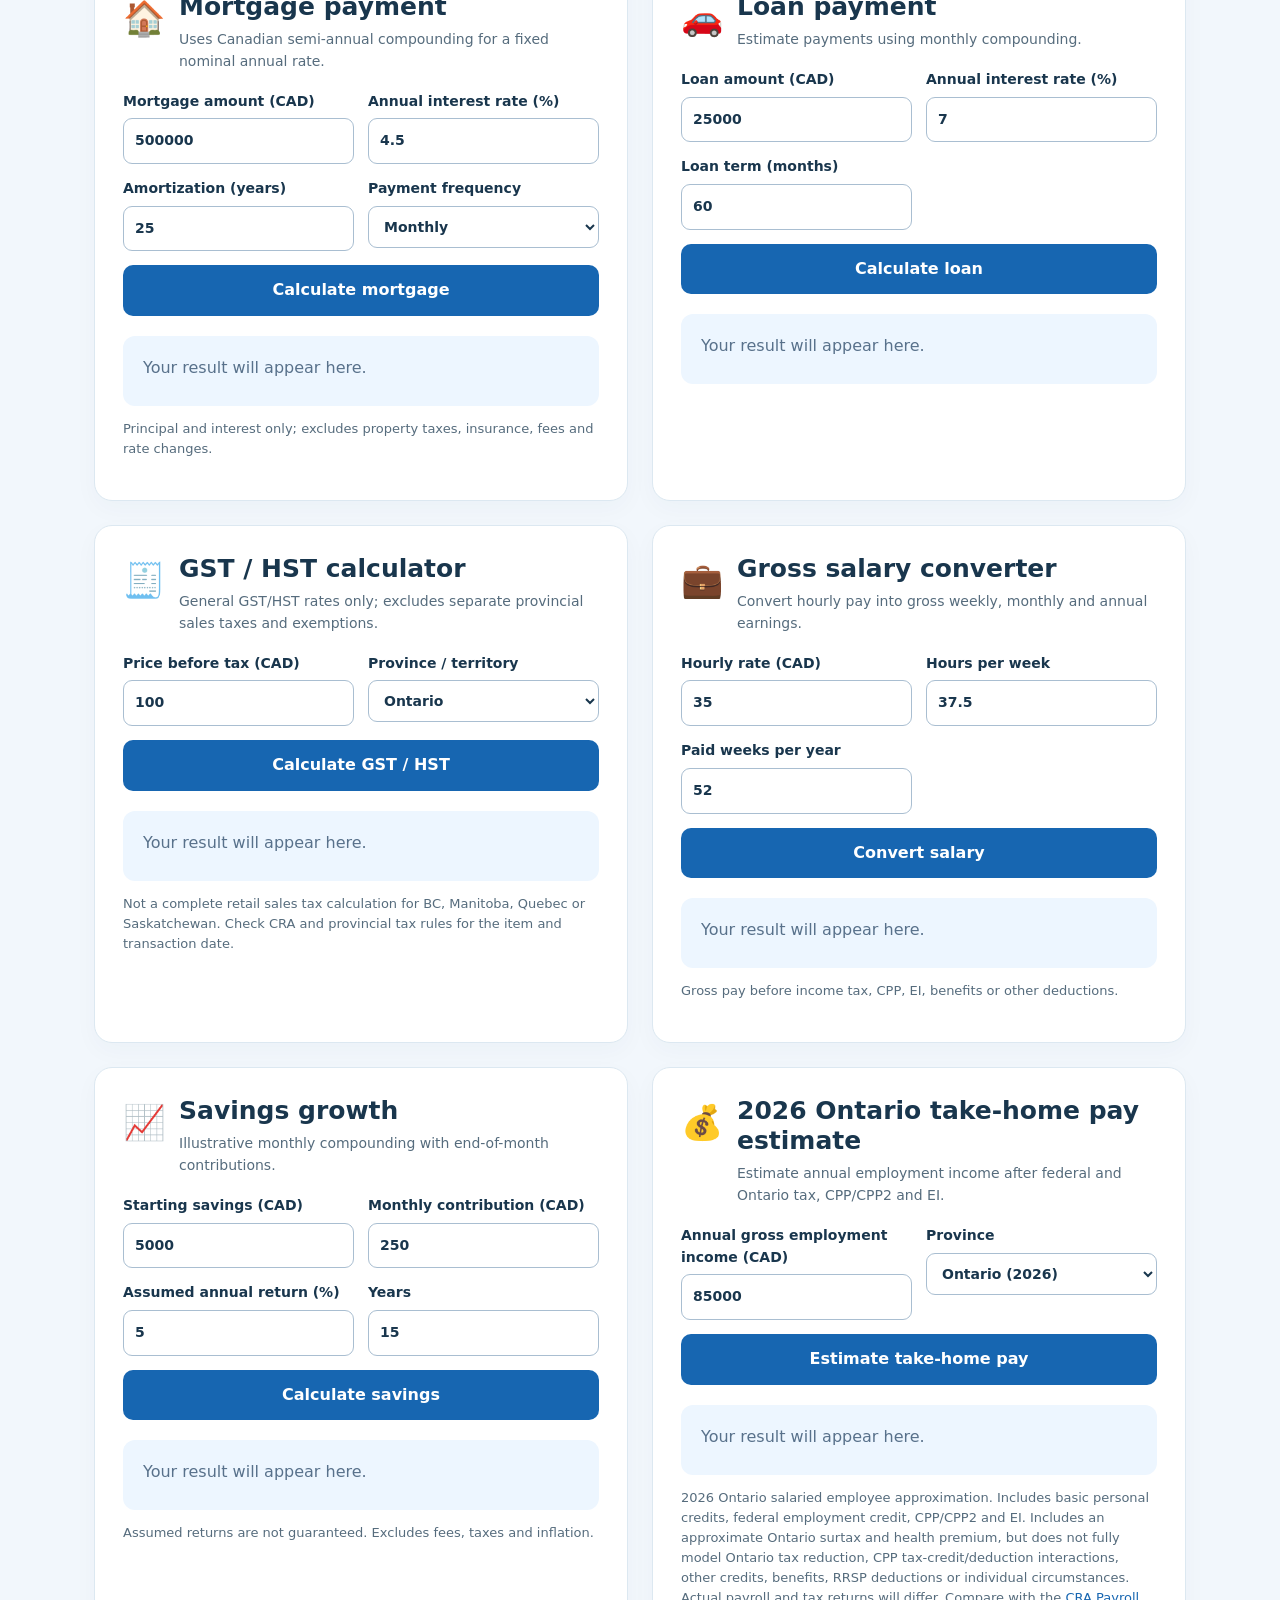
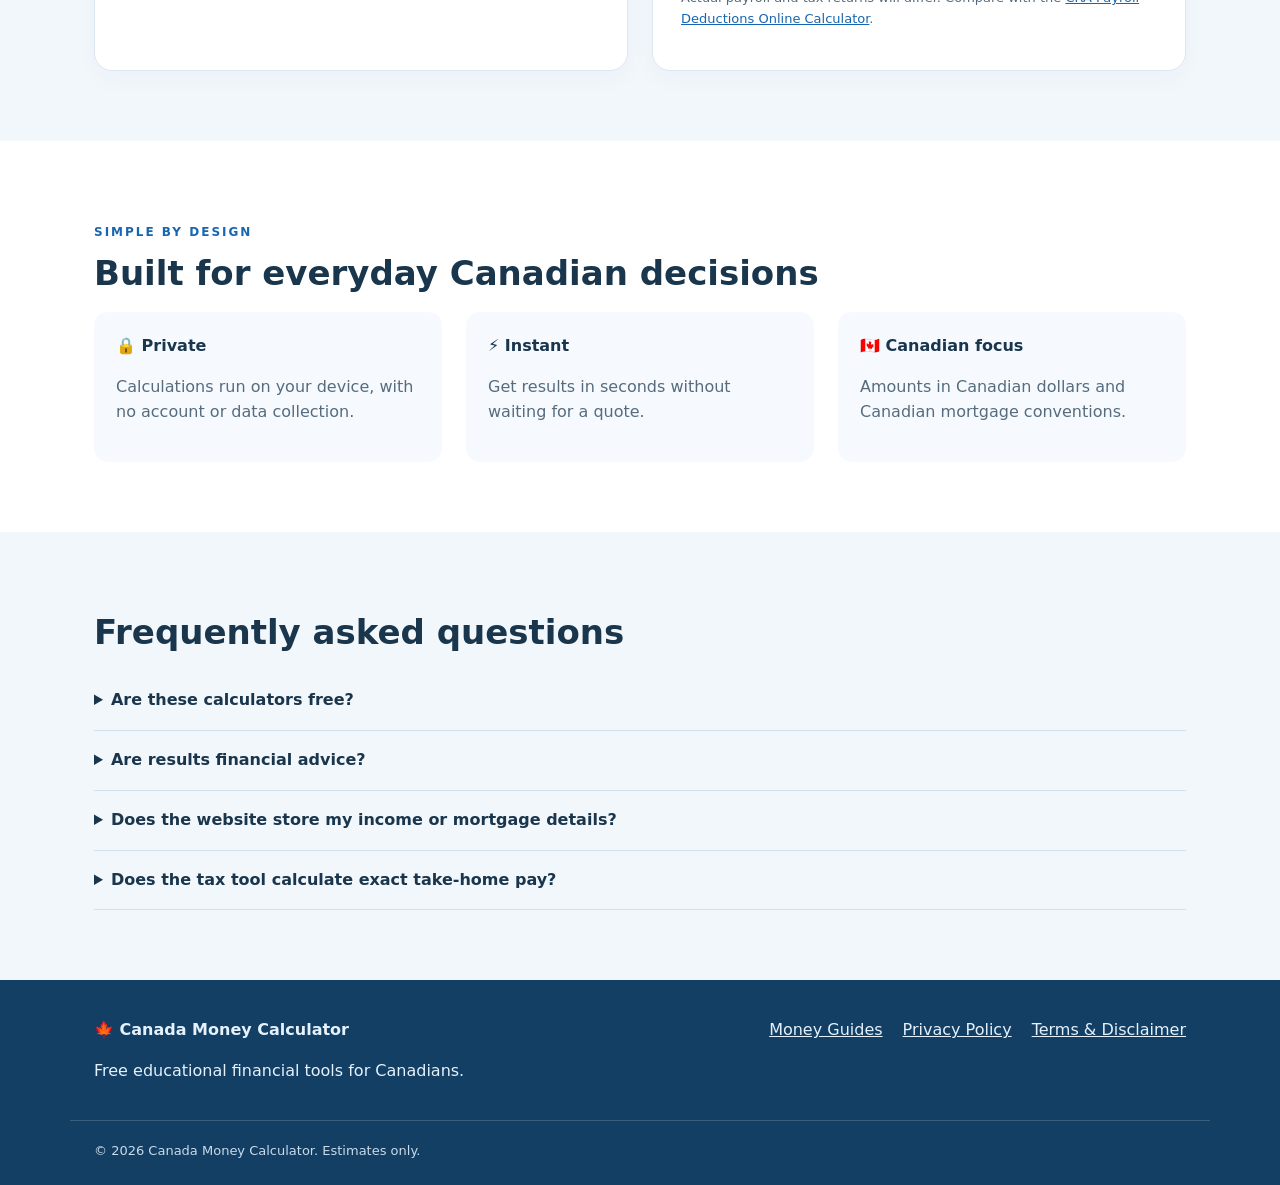
==== commit cc6bad3e: "Enable PWA install and offline support in index.html" ====
--- a/index.html
+++ b/index.html
@@ -1,9 +1,9 @@
 <!doctype html>
 <html lang="en-CA"><head><meta charset="utf-8"><meta name="viewport" content="width=device-width,initial-scale=1"><meta name="theme-color" content="#123f63">
 <title>Canada Money Calculator | Free Canadian Financial Calculators</title><meta name="description" content="Free Canadian mortgage, loan, GST/HST, salary, savings and Ontario tax-estimate calculators. Private, fast and easy to use."><link rel="canonical" href="https://canada-money-calculator.netlify.app/"><link rel="icon" type="image/svg+xml" href="favicon.svg"><link rel="stylesheet" href="styles.css"><script src="script.js" defer></script>
-<script type="application/ld+json">{"@context":"https://schema.org","@type":"WebSite","name":"Canada Money Calculator","url":"https://canada-money-calculator.netlify.app/"}</script></head>
+<script type="application/ld+json">{"@context":"https://schema.org","@type":"WebSite","name":"Canada Money Calculator","url":"https://canada-money-calculator.netlify.app/"}</script><link rel="manifest" href="/manifest.webmanifest"><link rel="apple-touch-icon" href="/app-icon.svg"></head>
 <body><header class="site-header"><div class="wrap nav"><a class="brand" href="#top"><span class="brand-icon">🍁</span> Canada <span>Money Calculator</span></a><nav aria-label="Main navigation"><a href="#tools">Calculators</a><a href="#about">About</a><a href="guides.html">Guides</a><a href="#faq">FAQ</a></nav></div></header>
-<main id="top"><section class="hero"><div class="wrap hero-layout"><div><p class="eyebrow">FREE CANADIAN FINANCIAL TOOLS</p><h1>Make sense of your money. <em>One calculation at a time.</em></h1><p class="lead">From mortgage payments to take-home planning, explore practical calculators made for Canadians. No account required.</p><a class="button" href="#tools">Explore calculators ↓</a><p class="muted">Your inputs stay in your browser. No financial data is submitted.</p></div><div class="hero-art" aria-hidden="true"><div class="art-top">YOUR MONEY, CLEARER <span>🍁</span></div><div class="art-amount">$ 2,450.00</div><div class="art-label">Example monthly payment</div><div class="art-bars"><i></i><i></i><i></i><i></i><i></i><i></i><i></i></div><div class="art-bottom"><span>Mortgage</span><span>Taxes</span><span>Savings</span></div></div></div></section>
+<main id="top"><section class="hero"><div class="wrap hero-layout"><div><p class="eyebrow">FREE CANADIAN FINANCIAL TOOLS</p><h1>Make sense of your money. <em>One calculation at a time.</em></h1><p class="lead">From mortgage payments to take-home planning, explore practical calculators made for Canadians. No account required.</p><a class="button" href="#tools">Explore calculators ↓</a> <button id="install-app" type="button" hidden>Install app</button><p class="muted">Your inputs stay in your browser. No financial data is submitted.</p></div><div class="hero-art" aria-hidden="true"><div class="art-top">YOUR MONEY, CLEARER <span>🍁</span></div><div class="art-amount">$ 2,450.00</div><div class="art-label">Example monthly payment</div><div class="art-bars"><i></i><i></i><i></i><i></i><i></i><i></i><i></i></div><div class="art-bottom"><span>Mortgage</span><span>Taxes</span><span>Savings</span></div></div></div></section>
 <section class="wrap section" id="tools"><p class="eyebrow">EVERYDAY MONEY TOOLS</p><h2>Choose a calculator</h2><p class="section-intro">Pick a tool, enter your numbers and get an instant result.</p>
 <div class="tool-grid">
 <a class="tool-card" href="#mortgage"><span class="tool-icon">🏠</span><strong>Mortgage Calculator</strong><span>Estimate Canadian mortgage payments</span><b>Calculate →</b></a>
@@ -23,4 +23,4 @@
 </div></section>
 <section class="wrap section" id="about"><p class="eyebrow">SIMPLE BY DESIGN</p><h2>Built for everyday Canadian decisions</h2><div class="feature-grid"><div><strong>🔒 Private</strong><p>Calculations run on your device, with no account or data collection.</p></div><div><strong>⚡ Instant</strong><p>Get results in seconds without waiting for a quote.</p></div><div><strong>🇨🇦 Canadian focus</strong><p>Amounts in Canadian dollars and Canadian mortgage conventions.</p></div></div></section>
 <section class="section soft" id="faq"><div class="wrap"><h2>Frequently asked questions</h2><details><summary>Are these calculators free?</summary><p>Yes. You can use them without signing up.</p></details><details><summary>Are results financial advice?</summary><p>No. They are general educational estimates, not tax, investment, lending or financial advice.</p></details><details><summary>Does the website store my income or mortgage details?</summary><p>No. Calculator inputs are processed locally in your browser.</p></details><details><summary>Does the tax tool calculate exact take-home pay?</summary><p>No. The Ontario tool estimates 2026 federal and provincial income tax, CPP and EI for a typical salaried employee. It does not include every credit, deduction or payroll rule. Use the CRA Payroll Deductions Online Calculator for payroll-specific results.</p></details></div></section>
-</main><footer><div class="wrap footer-layout"><div><strong>🍁 Canada Money Calculator</strong><p>Free educational financial tools for Canadians.</p></div><div><a href="guides.html">Money Guides</a><a href="privacy.html">Privacy Policy</a><a href="terms.html">Terms & Disclaimer</a></div></div><div class="wrap copyright">© <span id="year"></span> Canada Money Calculator. Estimates only.</div></footer></body></html>+</main><footer><div class="wrap footer-layout"><div><strong>🍁 Canada Money Calculator</strong><p>Free educational financial tools for Canadians.</p></div><div><a href="guides.html">Money Guides</a><a href="privacy.html">Privacy Policy</a><a href="terms.html">Terms & Disclaimer</a></div></div><div class="wrap copyright">© <span id="year"></span> Canada Money Calculator. Estimates only.</div></footer><script>if("serviceWorker" in navigator){window.addEventListener("load",()=>navigator.serviceWorker.register("/sw.js").catch(()=>{}));}</script><script>let installPrompt;window.addEventListener("beforeinstallprompt",e=>{e.preventDefault();installPrompt=e;const b=document.getElementById("install-app");if(b)b.hidden=false;});document.getElementById("install-app")?.addEventListener("click",async()=>{if(!installPrompt)return;installPrompt.prompt();await installPrompt.userChoice;installPrompt=null;document.getElementById("install-app").hidden=true;});window.addEventListener("appinstalled",()=>{const b=document.getElementById("install-app");if(b)b.hidden=true;});</script></body></html>
